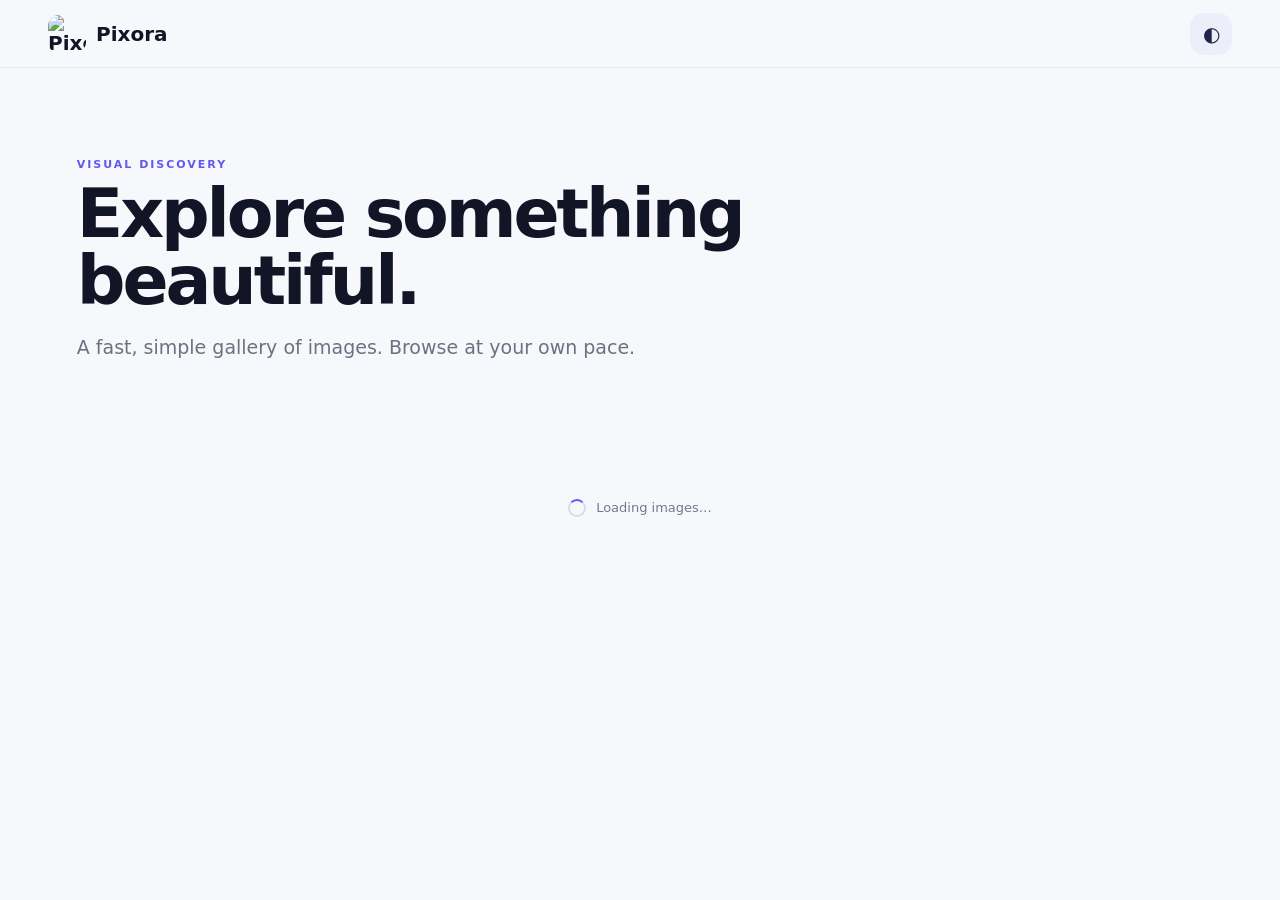
==== index.html @ 3f3a9dd8 "Add files via upload" ====
<!doctype html>
<html lang="en">
<head>
<meta charset="utf-8"><meta name="viewport" content="width=device-width,initial-scale=1,viewport-fit=cover">
<meta name="theme-color" content="#0b1026"><meta name="description" content="Pixora — explore and download beautiful images.">
<link rel="icon" href="https://pockethostbd.github.io/drive-one/picture/pixora-logo.png">
<link rel="manifest" href="manifest.json"><link rel="stylesheet" href="styles.css">
<title>Pixora — Explore Images</title>
</head>
<body>
<header class="topbar"><a class="brand" href="./"><img src="https://pockethostbd.github.io/drive-one/picture/pixora-logo.png" alt="Pixora"><span>Pixora</span></a><button id="themeBtn" class="icon-btn" aria-label="Toggle theme">◐</button></header>
<main><section class="hero"><div><p class="eyebrow">VISUAL DISCOVERY</p><h1>Explore something beautiful.</h1><p class="sub">A fast, simple gallery of images. Browse at your own pace.</p></div></section>
<section id="gallery" class="gallery" aria-live="polite"></section>
<div id="sentinel" class="sentinel"><span class="spinner"></span><span id="status">Loading images…</span></div>
</main>
<div id="viewer" class="viewer" hidden><button id="closeViewer" class="viewer-close" aria-label="Close">×</button><button id="prevBtn" class="viewer-nav prev" aria-label="Previous">‹</button><img id="viewerImg" alt=""><a id="viewerDownload" class="viewer-download" download>Download</a><button id="nextBtn" class="viewer-nav next" aria-label="Next">›</button></div>
<script type="module" src="app.js"></script><script>if('serviceWorker' in navigator){navigator.serviceWorker.register('sw.js').catch(()=>{})}</script>
</body></html>
---- styles.css ----
*{box-sizing:border-box}html{scroll-behavior:smooth}body{margin:0;font-family:Inter,system-ui,-apple-system,BlinkMacSystemFont,"Segoe UI",sans-serif;background:#f7f8fc;color:#121525;transition:.2s}.topbar{height:68px;display:flex;align-items:center;justify-content:space-between;padding:0 clamp(16px,4vw,48px);position:sticky;top:0;z-index:20;background:rgba(247,248,252,.86);backdrop-filter:blur(18px);border-bottom:1px solid #e7e9f0}.brand{display:flex;align-items:center;gap:10px;text-decoration:none;color:inherit;font-weight:800;font-size:20px}.brand img{width:38px;height:38px;object-fit:contain;border-radius:11px}.icon-btn{width:42px;height:42px;border:0;border-radius:14px;background:#eceefa;color:#20264a;font-size:20px;cursor:pointer}.hero{padding:clamp(38px,8vw,90px) clamp(18px,6vw,80px) 34px;max-width:1300px;margin:auto}.eyebrow{font-size:11px;letter-spacing:.18em;font-weight:800;color:#6257ee;margin:0 0 10px}.hero h1{font-size:clamp(32px,6vw,68px);line-height:.98;letter-spacing:-.045em;margin:0;max-width:780px}.sub{color:#6d7181;font-size:clamp(15px,2vw,19px);max-width:580px;line-height:1.55}.gallery{width:min(1400px,100%);padding:14px clamp(12px,3vw,38px) 28px;margin:auto;display:grid;grid-template-columns:repeat(2,minmax(0,1fr));gap:12px}.card{position:relative;overflow:hidden;border-radius:18px;background:#e9ebf2;min-height:170px;box-shadow:0 5px 25px rgba(20,25,55,.07)}.card img{display:block;width:100%;height:auto;min-height:170px;max-height:620px;object-fit:cover;cursor:zoom-in;transition:transform .35s ease}.card:hover img{transform:scale(1.025)}.download{position:absolute;left:10px;right:10px;bottom:10px;height:40px;border:0;border-radius:12px;background:rgba(10,14,35,.82);color:#fff;text-decoration:none;display:flex;align-items:center;justify-content:center;font-size:13px;font-weight:750;backdrop-filter:blur(10px)}.sentinel{height:100px;display:flex;align-items:center;justify-content:center;gap:10px;color:#73788a;font-size:13px}.spinner{width:18px;height:18px;border:2px solid #d9dbea;border-top-color:#6257ee;border-radius:50%;animation:spin .8s linear infinite}@keyframes spin{to{transform:rotate(360deg)}}.viewer{position:fixed;inset:0;background:rgba(4,6,18,.94);z-index:50;display:flex;align-items:center;justify-content:center;padding:55px 18px}.viewer[hidden]{display:none}.viewer img{max-width:min(92vw,1200px);max-height:82vh;object-fit:contain;border-radius:10px}.viewer-close,.viewer-nav{position:absolute;border:0;color:white;background:rgba(255,255,255,.1);backdrop-filter:blur(12px);cursor:pointer}.viewer-close{right:18px;top:16px;width:44px;height:44px;border-radius:50%;font-size:30px}.viewer-nav{top:50%;transform:translateY(-50%);width:46px;height:58px;border-radius:16px;font-size:40px}.viewer-nav.prev{left:15px}.viewer-nav.next{right:15px}.viewer-download{position:absolute;bottom:18px;left:50%;transform:translateX(-50%);background:white;color:#101326;text-decoration:none;padding:12px 22px;border-radius:13px;font-weight:800;font-size:14px}@media(min-width:700px){.gallery{grid-template-columns:repeat(3,minmax(0,1fr));gap:16px}.card{border-radius:20px}}@media(min-width:1050px){.gallery{grid-template-columns:repeat(4,minmax(0,1fr));gap:18px}}@media(max-width:600px){.hero h1{max-width:400px}.topbar{height:62px}.brand img{width:34px;height:34px}.card{min-height:135px;border-radius:15px}.card img{min-height:135px}.download{height:36px;bottom:7px;left:7px;right:7px;border-radius:10px;font-size:12px}}body.dark{background:#080b18;color:#f4f5fa}.dark .topbar{background:rgba(8,11,24,.86);border-color:#1b2035}.dark .icon-btn{background:#171c31;color:#e9ebff}.dark .sub{color:#9ba1b7}.dark .card{background:#11162a}.dark .sentinel{color:#9298ad}
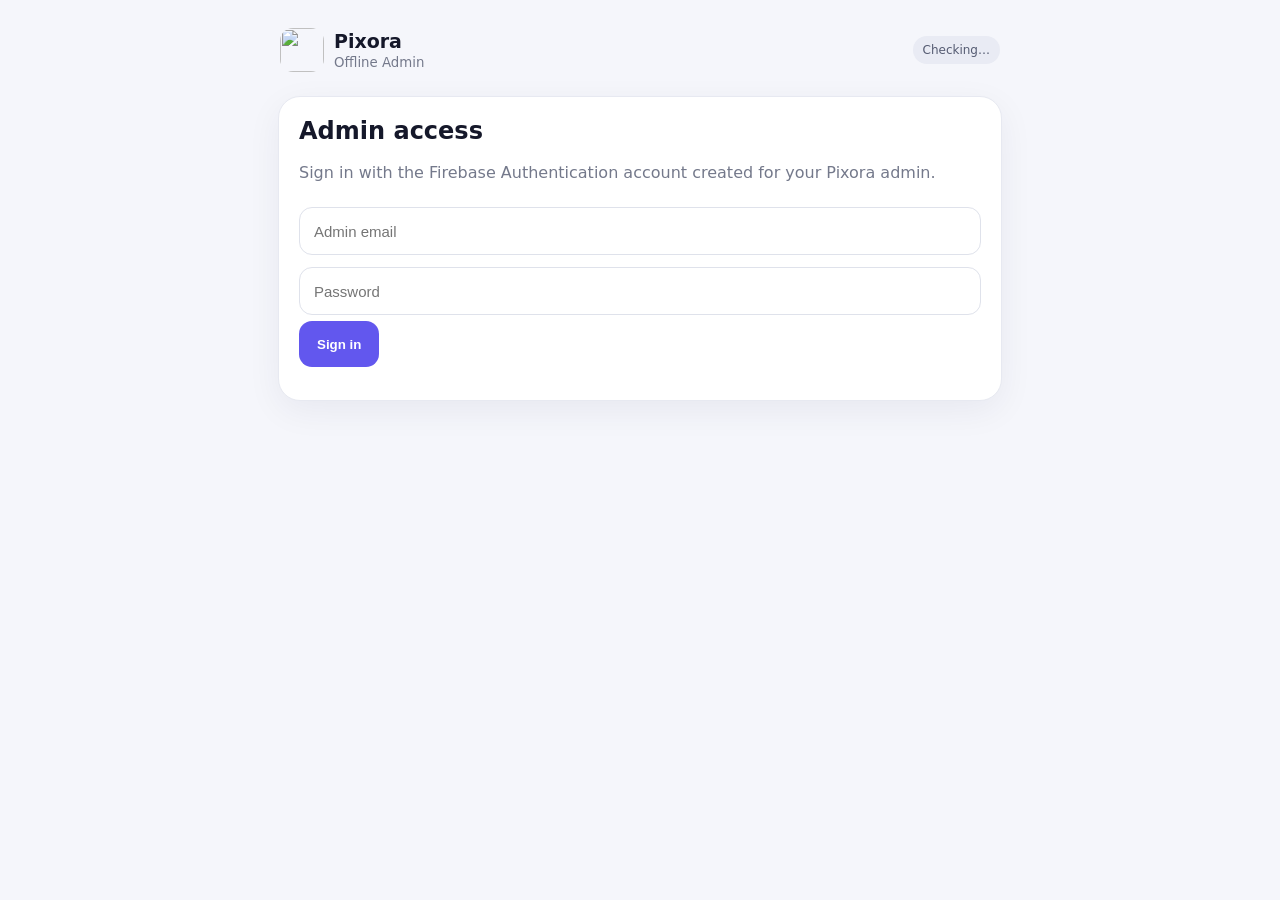
==== commit b795e46b: "Add files via upload" ====
--- a/index.html
+++ b/index.html
@@ -1,18 +1 @@
-<!doctype html>
-<html lang="en">
-<head>
-<meta charset="utf-8"><meta name="viewport" content="width=device-width,initial-scale=1,viewport-fit=cover">
-<meta name="theme-color" content="#0b1026"><meta name="description" content="Pixora — explore and download beautiful images.">
-<link rel="icon" href="https://pockethostbd.github.io/drive-one/picture/pixora-logo.png">
-<link rel="manifest" href="manifest.json"><link rel="stylesheet" href="styles.css">
-<title>Pixora — Explore Images</title>
-</head>
-<body>
-<header class="topbar"><a class="brand" href="./"><img src="https://pockethostbd.github.io/drive-one/picture/pixora-logo.png" alt="Pixora"><span>Pixora</span></a><button id="themeBtn" class="icon-btn" aria-label="Toggle theme">◐</button></header>
-<main><section class="hero"><div><p class="eyebrow">VISUAL DISCOVERY</p><h1>Explore something beautiful.</h1><p class="sub">A fast, simple gallery of images. Browse at your own pace.</p></div></section>
-<section id="gallery" class="gallery" aria-live="polite"></section>
-<div id="sentinel" class="sentinel"><span class="spinner"></span><span id="status">Loading images…</span></div>
-</main>
-<div id="viewer" class="viewer" hidden><button id="closeViewer" class="viewer-close" aria-label="Close">×</button><button id="prevBtn" class="viewer-nav prev" aria-label="Previous">‹</button><img id="viewerImg" alt=""><a id="viewerDownload" class="viewer-download" download>Download</a><button id="nextBtn" class="viewer-nav next" aria-label="Next">›</button></div>
-<script type="module" src="app.js"></script><script>if('serviceWorker' in navigator){navigator.serviceWorker.register('sw.js').catch(()=>{})}</script>
-</body></html>+<!doctype html><html lang="en"><head><meta charset="utf-8"><meta name="viewport" content="width=device-width,initial-scale=1"><meta name="theme-color" content="#0b1026"><link rel="icon" href="https://pockethostbd.github.io/drive-one/picture/pixora-logo.png"><link rel="stylesheet" href="admin.css"><title>Pixora Admin</title></head><body><main class="wrap"><header><div class="brand"><img src="https://pockethostbd.github.io/drive-one/picture/pixora-logo.png"><div><b>Pixora</b><small>Offline Admin</small></div></div><span id="net" class="pill">Checking…</span></header><section id="loginBox" class="panel"><h1>Admin access</h1><p>Sign in with the Firebase Authentication account created for your Pixora admin.</p><input id="email" type="email" placeholder="Admin email" autocomplete="username"><input id="password" type="password" placeholder="Password" autocomplete="current-password"><button id="login">Sign in</button><p id="loginMsg" class="msg"></p></section><section id="appBox" class="panel" hidden><div class="row"><div><h1>Add image</h1><p>Only image URLs are stored in Firestore.</p></div><button id="logout" class="ghost">Sign out</button></div><form id="form"><input id="url" type="url" required placeholder="https://example.com/image.jpg"><button>Add image</button></form><div id="queue" class="queue"></div><div class="stats"><span id="count">0 images</span><span id="sync">Ready</span></div><div id="list" class="list"></div></section></main><script type="module" src="admin.js"></script><script>if('serviceWorker' in navigator){navigator.serviceWorker.register('../sw.js').catch(()=>{})}</script></body></html>
--- a/admin.css
+++ b/admin.css
@@ -0,0 +1 @@
+*{box-sizing:border-box}body{margin:0;background:#f5f6fb;color:#15182a;font-family:Inter,system-ui,sans-serif}.wrap{width:min(760px,100%);margin:auto;padding:18px}header{display:flex;align-items:center;justify-content:space-between;padding:10px 2px 24px}.brand{display:flex;align-items:center;gap:10px}.brand img{width:44px;height:44px;border-radius:13px}.brand b{display:block;font-size:19px}.brand small{color:#74798b}.pill{font-size:12px;padding:7px 10px;border-radius:20px;background:#e9ebf4;color:#555b72}.panel{background:white;border:1px solid #e7e9f1;border-radius:22px;padding:20px;box-shadow:0 10px 35px rgba(20,25,60,.06)}h1{font-size:24px;margin:0 0 7px}p{color:#74798b;line-height:1.5}input{width:100%;height:48px;border:1px solid #dfe2eb;border-radius:13px;padding:0 14px;font-size:15px;margin:6px 0;background:#fff}button{border:0;border-radius:13px;background:#6257ee;color:#fff;font-weight:800;height:46px;padding:0 18px;cursor:pointer}form{display:flex;gap:8px;margin-top:16px}form input{margin:0;flex:1}.ghost{background:#eef0f7;color:#30364d;height:40px}.row{display:flex;justify-content:space-between;align-items:center;gap:12px}.msg{font-size:13px}.queue,.list{margin-top:18px;display:grid;gap:10px}.item{display:flex;gap:12px;align-items:center;padding:10px;border:1px solid #e7e9f1;border-radius:15px}.item img{width:60px;height:60px;object-fit:cover;border-radius:10px;background:#eee}.item .meta{min-width:0;flex:1}.item .url{font-size:12px;color:#70758a;white-space:nowrap;overflow:hidden;text-overflow:ellipsis}.delete{background:#f1e9ec;color:#9a3150;height:38px}.stats{display:flex;justify-content:space-between;margin-top:18px;font-size:13px;color:#74798b}@media(max-width:560px){form{flex-direction:column}.row{align-items:flex-start}.panel{padding:16px}}
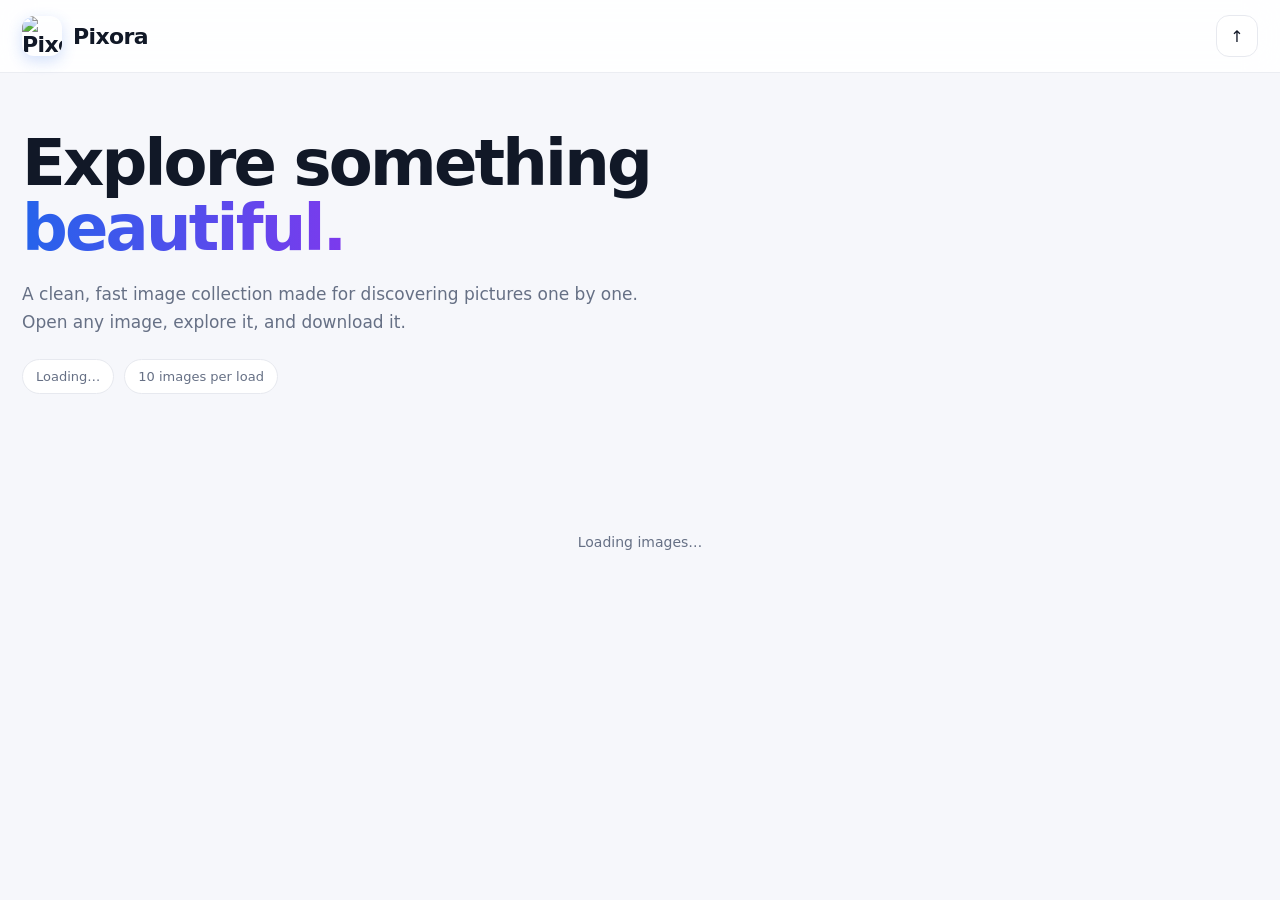
==== commit 3c2ab5de: "Add files via upload" ====
--- a/index.html
+++ b/index.html
@@ -1 +1,157 @@
-<!doctype html><html lang="en"><head><meta charset="utf-8"><meta name="viewport" content="width=device-width,initial-scale=1"><meta name="theme-color" content="#0b1026"><link rel="icon" href="https://pockethostbd.github.io/drive-one/picture/pixora-logo.png"><link rel="stylesheet" href="admin.css"><title>Pixora Admin</title></head><body><main class="wrap"><header><div class="brand"><img src="https://pockethostbd.github.io/drive-one/picture/pixora-logo.png"><div><b>Pixora</b><small>Offline Admin</small></div></div><span id="net" class="pill">Checking…</span></header><section id="loginBox" class="panel"><h1>Admin access</h1><p>Sign in with the Firebase Authentication account created for your Pixora admin.</p><input id="email" type="email" placeholder="Admin email" autocomplete="username"><input id="password" type="password" placeholder="Password" autocomplete="current-password"><button id="login">Sign in</button><p id="loginMsg" class="msg"></p></section><section id="appBox" class="panel" hidden><div class="row"><div><h1>Add image</h1><p>Only image URLs are stored in Firestore.</p></div><button id="logout" class="ghost">Sign out</button></div><form id="form"><input id="url" type="url" required placeholder="https://example.com/image.jpg"><button>Add image</button></form><div id="queue" class="queue"></div><div class="stats"><span id="count">0 images</span><span id="sync">Ready</span></div><div id="list" class="list"></div></section></main><script type="module" src="admin.js"></script><script>if('serviceWorker' in navigator){navigator.serviceWorker.register('../sw.js').catch(()=>{})}</script></body></html>+<!doctype html>
+<html lang="en">
+<head>
+<meta charset="utf-8">
+<meta name="viewport" content="width=device-width,initial-scale=1,viewport-fit=cover">
+<meta name="theme-color" content="#080b18">
+<meta name="description" content="Pixora — explore and download beautiful images.">
+<title>Pixora — Explore Images</title>
+<link rel="preconnect" href="https://www.gstatic.com">
+<style>
+:root{
+  --bg:#f6f7fb;--surface:#fff;--text:#111827;--muted:#667085;--line:#e7e9ef;
+  --brand:#2563eb;--brand2:#7c3aed;--shadow:0 10px 30px rgba(15,23,42,.08);
+}
+*{box-sizing:border-box}html{scroll-behavior:smooth}
+body{margin:0;background:var(--bg);color:var(--text);font-family:Inter,system-ui,-apple-system,BlinkMacSystemFont,"Segoe UI",sans-serif}
+button{font:inherit}img{display:block;max-width:100%}
+.header{position:sticky;top:0;z-index:20;background:rgba(255,255,255,.88);backdrop-filter:blur(16px);border-bottom:1px solid rgba(231,233,239,.8)}
+.nav{max-width:1400px;margin:auto;height:72px;padding:0 22px;display:flex;align-items:center;justify-content:space-between;gap:18px}
+.brand{display:flex;align-items:center;gap:11px;text-decoration:none;color:inherit;font-weight:800;font-size:22px;letter-spacing:-.6px}
+.logo{width:40px;height:40px;border-radius:12px;object-fit:cover;box-shadow:0 5px 15px rgba(37,99,235,.2)}
+.actions{display:flex;align-items:center;gap:8px}
+.iconbtn{width:42px;height:42px;border:1px solid var(--line);background:var(--surface);border-radius:13px;display:grid;place-items:center;cursor:pointer;color:var(--text)}
+.hero{max-width:1400px;margin:auto;padding:58px 22px 28px}
+.hero h1{margin:0;font-size:clamp(34px,6vw,64px);line-height:1.02;letter-spacing:-2.8px;max-width:800px}
+.hero h1 span{background:linear-gradient(90deg,#2563eb,#7c3aed);-webkit-background-clip:text;background-clip:text;color:transparent}
+.hero p{color:var(--muted);font-size:17px;line-height:1.7;max-width:650px;margin:18px 0 0}
+.stats{display:flex;gap:10px;flex-wrap:wrap;margin-top:22px}
+.pill{background:var(--surface);border:1px solid var(--line);padding:9px 13px;border-radius:999px;color:var(--muted);font-size:13px}
+.gallery{max-width:1400px;margin:auto;padding:18px 22px 70px;display:grid;grid-template-columns:repeat(4,minmax(0,1fr));gap:16px}
+.card{position:relative;background:var(--surface);border:1px solid var(--line);border-radius:18px;overflow:hidden;box-shadow:0 6px 20px rgba(15,23,42,.045);content-visibility:auto;contain-intrinsic-size:300px}
+.photo{width:100%;aspect-ratio:4/5;object-fit:cover;background:#e9edf5;cursor:zoom-in;transition:transform .25s ease}
+.card:hover .photo{transform:scale(1.025)}
+.cardfoot{padding:11px;display:flex;justify-content:center}
+.download{width:100%;border:0;border-radius:12px;padding:11px 14px;background:#111827;color:#fff;font-weight:700;cursor:pointer}
+.download:active{transform:scale(.985)}
+.skeleton{aspect-ratio:4/5;background:linear-gradient(110deg,#edf0f6 8%,#f7f8fb 18%,#edf0f6 33%);background-size:200% 100%;animation:sh 1.2s linear infinite}
+@keyframes sh{to{background-position:-200% 0}}
+.status{text-align:center;color:var(--muted);padding:24px;font-size:14px;grid-column:1/-1}
+.loadmore{display:block;margin:0 auto 50px;padding:12px 20px;border-radius:13px;border:1px solid var(--line);background:var(--surface);font-weight:700;cursor:pointer}
+.loadmore[hidden]{display:none}
+.viewer{position:fixed;inset:0;background:rgba(2,6,23,.9);z-index:50;display:none;align-items:center;justify-content:center;padding:20px}
+.viewer.open{display:flex}.viewer img{max-width:min(94vw,1200px);max-height:86vh;object-fit:contain;border-radius:14px}
+.close{position:absolute;right:18px;top:18px;width:44px;height:44px;border:0;border-radius:50%;background:rgba(255,255,255,.13);color:#fff;font-size:26px;cursor:pointer}
+.viewerNav{position:absolute;bottom:18px;display:flex;gap:10px}.viewerNav button{border:0;border-radius:12px;padding:10px 16px;background:#fff;color:#111827;font-weight:700}
+.error{max-width:700px;margin:20px auto;padding:14px 16px;border:1px solid #fecaca;background:#fff1f2;color:#991b1b;border-radius:14px}
+@media(max-width:1050px){.gallery{grid-template-columns:repeat(3,minmax(0,1fr))}}
+@media(max-width:720px){.nav{height:62px;padding:0 14px}.hero{padding:38px 16px 20px}.hero h1{letter-spacing:-1.8px}.hero p{font-size:15px}.gallery{grid-template-columns:repeat(2,minmax(0,1fr));gap:10px;padding:14px 12px 55px}.card{border-radius:14px}.cardfoot{padding:8px}.download{font-size:13px;padding:10px}.logo{width:36px;height:36px}}
+@media(max-width:420px){.gallery{grid-template-columns:repeat(2,minmax(0,1fr))}.photo{aspect-ratio:3/4}}
+@media(prefers-color-scheme:dark){
+:root{--bg:#070a12;--surface:#0e1422;--text:#f4f7fb;--muted:#98a2b3;--line:#20283a;--shadow:none}
+.header{background:rgba(7,10,18,.84)}.iconbtn{background:var(--surface)}.download{background:#f8fafc;color:#0b1020}.skeleton{background:linear-gradient(110deg,#151b2a 8%,#1d2536 18%,#151b2a 33%);background-size:200% 100%}
+}
+</style>
+</head>
+<body>
+<header class="header">
+  <nav class="nav">
+    <a class="brand" href="#">
+      <img class="logo" src="https://pockethostbd.github.io/drive-one/picture/pixora-logo.png" alt="Pixora">
+      <span>Pixora</span>
+    </a>
+    <div class="actions"><button class="iconbtn" id="topBtn" aria-label="Back to top">↑</button></div>
+  </nav>
+</header>
+
+<section class="hero">
+  <h1>Explore something <span>beautiful.</span></h1>
+  <p>A clean, fast image collection made for discovering pictures one by one. Open any image, explore it, and download it.</p>
+  <div class="stats"><span class="pill" id="count">Loading…</span><span class="pill">10 images per load</span></div>
+</section>
+
+<main>
+  <div id="error" class="error" hidden></div>
+  <section class="gallery" id="gallery" aria-live="polite"></section>
+  <div class="status" id="status">Loading images…</div>
+  <button class="loadmore" id="loadMore" hidden>Load 10 more</button>
+</main>
+
+<div class="viewer" id="viewer" role="dialog" aria-modal="true" aria-label="Image viewer">
+  <button class="close" id="closeViewer" aria-label="Close">×</button>
+  <img id="viewerImg" alt="">
+  <div class="viewerNav">
+    <button id="prevBtn">Previous</button><button id="nextBtn">Next</button>
+  </div>
+</div>
+
+<script type="module">
+import {initializeApp} from "https://www.gstatic.com/firebasejs/12.3.0/firebase-app.js";
+import {getFirestore,collection,query,orderBy,limit,getDocs,startAfter} from "https://www.gstatic.com/firebasejs/12.3.0/firebase-firestore.js";
+
+const firebaseConfig = {
+  apiKey:"AIzaSyCa3miuF5YPQEKbai0Y-IK0IpTXWki7Bjk",
+  authDomain:"banglabazarbd.firebaseapp.com",
+  projectId:"banglabazarbd",
+  storageBucket:"banglabazarbd.firebasestorage.app",
+  messagingSenderId:"857609771799",
+  appId:"1:857609771799:web:872da567e55515f6c5b552"
+};
+const app=initializeApp(firebaseConfig), db=getFirestore(app);
+const gallery=document.getElementById("gallery"),statusEl=document.getElementById("status");
+const loadBtn=document.getElementById("loadMore"),countEl=document.getElementById("count"),errorEl=document.getElementById("error");
+const PAGE=10; let cursor=null, loading=false, done=false, images=[], viewerIndex=0;
+
+function escUrl(v){try{return new URL(v).href}catch{return ""}}
+function shuffle(a){for(let i=a.length-1;i>0;i--){const j=Math.floor(Math.random()*(i+1));[a[i],a[j]]=[a[j],a[i]]}return a}
+function showError(msg){errorEl.textContent=msg;errorEl.hidden=false}
+function skeletons(){for(let i=0;i<PAGE;i++){const c=document.createElement("article");c.className="card";const s=document.createElement("div");s.className="skeleton";c.appendChild(s);gallery.appendChild(c)}}
+function removeSkeletons(){gallery.querySelectorAll(".skeleton").forEach(s=>s.closest(".card")?.remove())}
+
+function addCard(url,index){
+  const card=document.createElement("article");card.className="card";
+  const img=document.createElement("img");img.className="photo";img.loading="lazy";img.decoding="async";img.referrerPolicy="no-referrer";img.alt="Pixora image";img.src=url;
+  img.onerror=()=>{img.style.opacity=".35";img.alt="Image unavailable"};
+  img.addEventListener("click",()=>openViewer(index));
+  const foot=document.createElement("div");foot.className="cardfoot";
+  const b=document.createElement("button");b.className="download";b.textContent="Download";b.addEventListener("click",e=>{e.stopPropagation();downloadImage(url)});
+  foot.appendChild(b);card.append(img,foot);gallery.appendChild(card);
+}
+async function downloadImage(url){
+  const safe=escUrl(url);if(!safe)return;
+  try{
+    const r=await fetch(safe,{mode:"cors",cache:"no-store"});if(!r.ok)throw new Error();
+    const blob=await r.blob(), a=document.createElement("a");a.href=URL.createObjectURL(blob);a.download="pixora-image";document.body.appendChild(a);a.click();a.remove();setTimeout(()=>URL.revokeObjectURL(a.href),1500);
+  }catch{window.open(safe,"_blank","noopener,noreferrer")}
+}
+function openViewer(i){viewerIndex=i;viewerImg.src=images[i];viewer.classList.add("open");document.body.style.overflow="hidden"}
+function closeViewer(){viewer.classList.remove("open");document.body.style.overflow="";viewerImg.removeAttribute("src")}
+function moveViewer(d){viewerIndex=(viewerIndex+d+images.length)%images.length;viewerImg.src=images[viewerIndex]}
+async function loadPage(){
+  if(loading||done)return;loading=true;statusEl.textContent="Loading images…";skeletons();
+  try{
+    let q=query(collection(db,"images"),orderBy("createdAt","desc"),limit(PAGE));
+    if(cursor)q=query(collection(db,"images"),orderBy("createdAt","desc"),startAfter(cursor),limit(PAGE));
+    const snap=await getDocs(q);removeSkeletons();
+    const batch=[];snap.forEach(d=>{const u=escUrl(d.data().imageUrl);if(u)batch.push(u)});
+    shuffle(batch);images.push(...batch);batch.forEach((u,i)=>addCard(u,images.length-batch.length+i));
+    if(snap.docs.length)cursor=snap.docs[snap.docs.length-1];else done=true;
+    if(snap.docs.length<PAGE)done=true;
+    countEl.textContent=`${images.length}+ images explored`;
+    statusEl.textContent=done?(images.length?"You've reached the end.":"No images yet."): "Scroll to explore more";
+    loadBtn.hidden=done;
+  }catch(e){
+    removeSkeletons();showError("Pixora could not load the gallery. Check Firestore rules and your Firebase connection.");statusEl.textContent="Unable to load images.";console.error(e);
+  }finally{loading=false}
+}
+const viewer=document.getElementById("viewer"),viewerImg=document.getElementById("viewerImg");
+document.getElementById("closeViewer").onclick=closeViewer;
+document.getElementById("prevBtn").onclick=()=>moveViewer(-1);
+document.getElementById("nextBtn").onclick=()=>moveViewer(1);
+viewer.addEventListener("click",e=>{if(e.target===viewer)closeViewer()});
+document.addEventListener("keydown",e=>{if(!viewer.classList.contains("open"))return;if(e.key==="Escape")closeViewer();if(e.key==="ArrowLeft")moveViewer(-1);if(e.key==="ArrowRight")moveViewer(1)});
+loadBtn.onclick=loadPage;document.getElementById("topBtn").onclick=()=>scrollTo({top:0,behavior:"smooth"});
+loadPage();
+</script>
+</body>
+</html>
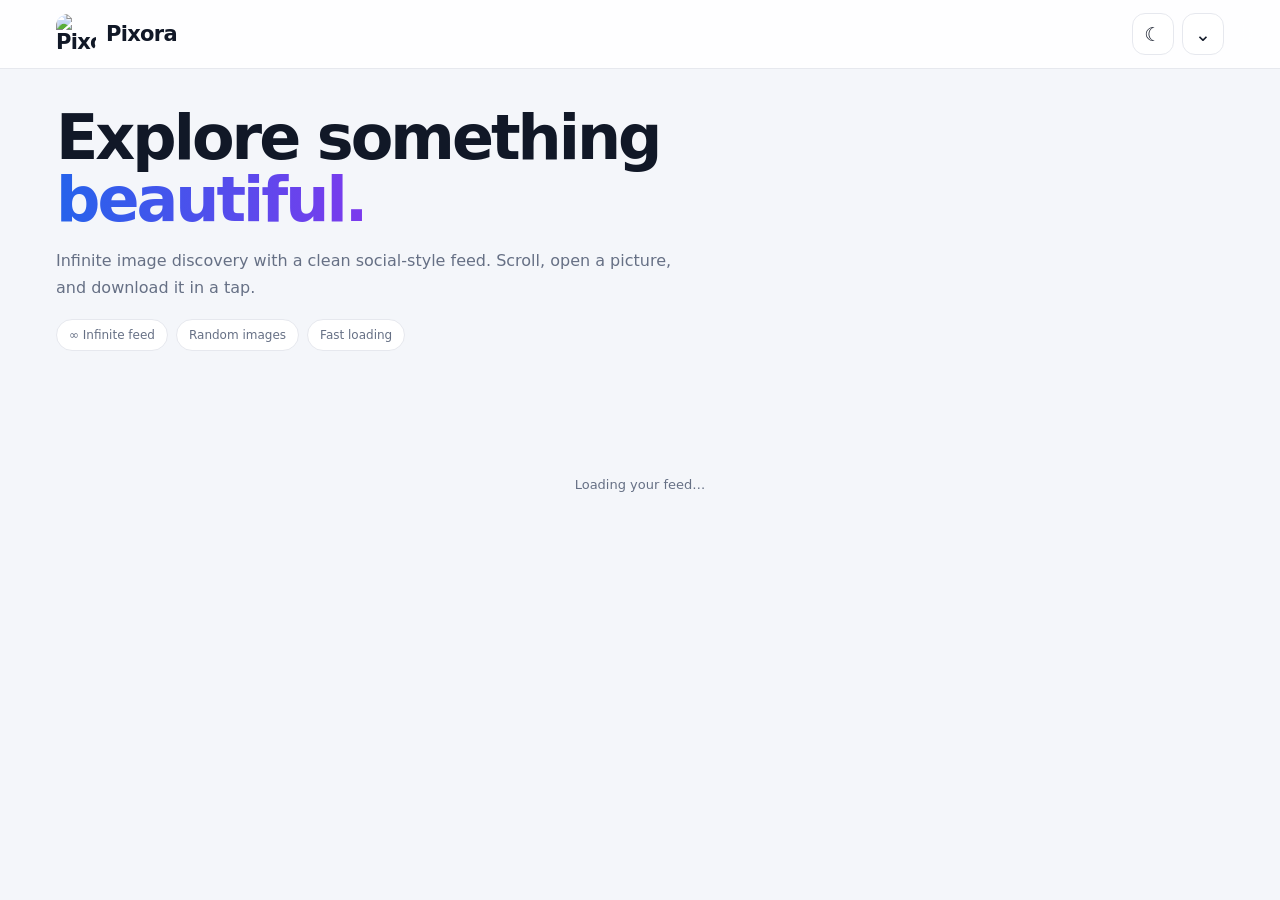
==== commit 5b0a92d9: "Add files via upload" ====
--- a/index.html
+++ b/index.html
@@ -3,155 +3,230 @@
 <head>
 <meta charset="utf-8">
 <meta name="viewport" content="width=device-width,initial-scale=1,viewport-fit=cover">
-<meta name="theme-color" content="#080b18">
-<meta name="description" content="Pixora — explore and download beautiful images.">
-<title>Pixora — Explore Images</title>
-<link rel="preconnect" href="https://www.gstatic.com">
+<meta name="theme-color" content="#080b18" id="themeColor">
+<meta name="description" content="Pixora — explore a beautiful, fast and ever-growing stream of images. Discover random pictures and download them instantly.">
+<meta name="robots" content="index,follow,max-image-preview:large">
+<link rel="canonical" href="https://pixorabd.vercel.app/">
+<link rel="manifest" href="/manifest.json">
+<link rel="icon" href="https://pockethostbd.github.io/drive-one/picture/pixora-logo.png">
+<link rel="apple-touch-icon" href="https://pockethostbd.github.io/drive-one/picture/pixora-logo.png">
+
+<meta property="og:type" content="website">
+<meta property="og:url" content="https://pixorabd.vercel.app/">
+<meta property="og:title" content="Pixora — Explore Something Beautiful">
+<meta property="og:description" content="Discover random images in a fast, clean, infinite feed and download them instantly.">
+<meta property="og:image" content="https://pockethostbd.github.io/drive-one/picture/pixora-logo.png">
+<meta property="og:image:alt" content="Pixora">
+<meta property="og:site_name" content="Pixora">
+
+<meta name="twitter:card" content="summary_large_image">
+<meta name="twitter:title" content="Pixora — Explore Something Beautiful">
+<meta name="twitter:description" content="A fast, beautiful and infinite image exploration feed.">
+<meta name="twitter:image" content="https://pockethostbd.github.io/drive-one/picture/pixora-logo.png">
+
+<script type="application/ld+json">
+{
+  "@context":"https://schema.org",
+  "@type":"WebSite",
+  "name":"Pixora",
+  "url":"https://pixorabd.vercel.app/",
+  "description":"A fast image exploration and download website.",
+  "potentialAction":{"@type":"SearchAction","target":"https://pixorabd.vercel.app/?q={search_term_string}","query-input":"required name=search_term_string"}
+}
+</script>
+
+<title>Pixora — Explore Something Beautiful</title>
 <style>
 :root{
-  --bg:#f6f7fb;--surface:#fff;--text:#111827;--muted:#667085;--line:#e7e9ef;
-  --brand:#2563eb;--brand2:#7c3aed;--shadow:0 10px 30px rgba(15,23,42,.08);
-}
-*{box-sizing:border-box}html{scroll-behavior:smooth}
-body{margin:0;background:var(--bg);color:var(--text);font-family:Inter,system-ui,-apple-system,BlinkMacSystemFont,"Segoe UI",sans-serif}
-button{font:inherit}img{display:block;max-width:100%}
-.header{position:sticky;top:0;z-index:20;background:rgba(255,255,255,.88);backdrop-filter:blur(16px);border-bottom:1px solid rgba(231,233,239,.8)}
-.nav{max-width:1400px;margin:auto;height:72px;padding:0 22px;display:flex;align-items:center;justify-content:space-between;gap:18px}
-.brand{display:flex;align-items:center;gap:11px;text-decoration:none;color:inherit;font-weight:800;font-size:22px;letter-spacing:-.6px}
-.logo{width:40px;height:40px;border-radius:12px;object-fit:cover;box-shadow:0 5px 15px rgba(37,99,235,.2)}
-.actions{display:flex;align-items:center;gap:8px}
-.iconbtn{width:42px;height:42px;border:1px solid var(--line);background:var(--surface);border-radius:13px;display:grid;place-items:center;cursor:pointer;color:var(--text)}
-.hero{max-width:1400px;margin:auto;padding:58px 22px 28px}
-.hero h1{margin:0;font-size:clamp(34px,6vw,64px);line-height:1.02;letter-spacing:-2.8px;max-width:800px}
-.hero h1 span{background:linear-gradient(90deg,#2563eb,#7c3aed);-webkit-background-clip:text;background-clip:text;color:transparent}
-.hero p{color:var(--muted);font-size:17px;line-height:1.7;max-width:650px;margin:18px 0 0}
-.stats{display:flex;gap:10px;flex-wrap:wrap;margin-top:22px}
-.pill{background:var(--surface);border:1px solid var(--line);padding:9px 13px;border-radius:999px;color:var(--muted);font-size:13px}
-.gallery{max-width:1400px;margin:auto;padding:18px 22px 70px;display:grid;grid-template-columns:repeat(4,minmax(0,1fr));gap:16px}
-.card{position:relative;background:var(--surface);border:1px solid var(--line);border-radius:18px;overflow:hidden;box-shadow:0 6px 20px rgba(15,23,42,.045);content-visibility:auto;contain-intrinsic-size:300px}
-.photo{width:100%;aspect-ratio:4/5;object-fit:cover;background:#e9edf5;cursor:zoom-in;transition:transform .25s ease}
-.card:hover .photo{transform:scale(1.025)}
-.cardfoot{padding:11px;display:flex;justify-content:center}
-.download{width:100%;border:0;border-radius:12px;padding:11px 14px;background:#111827;color:#fff;font-weight:700;cursor:pointer}
-.download:active{transform:scale(.985)}
-.skeleton{aspect-ratio:4/5;background:linear-gradient(110deg,#edf0f6 8%,#f7f8fb 18%,#edf0f6 33%);background-size:200% 100%;animation:sh 1.2s linear infinite}
-@keyframes sh{to{background-position:-200% 0}}
-.status{text-align:center;color:var(--muted);padding:24px;font-size:14px;grid-column:1/-1}
-.loadmore{display:block;margin:0 auto 50px;padding:12px 20px;border-radius:13px;border:1px solid var(--line);background:var(--surface);font-weight:700;cursor:pointer}
-.loadmore[hidden]{display:none}
-.viewer{position:fixed;inset:0;background:rgba(2,6,23,.9);z-index:50;display:none;align-items:center;justify-content:center;padding:20px}
-.viewer.open{display:flex}.viewer img{max-width:min(94vw,1200px);max-height:86vh;object-fit:contain;border-radius:14px}
-.close{position:absolute;right:18px;top:18px;width:44px;height:44px;border:0;border-radius:50%;background:rgba(255,255,255,.13);color:#fff;font-size:26px;cursor:pointer}
-.viewerNav{position:absolute;bottom:18px;display:flex;gap:10px}.viewerNav button{border:0;border-radius:12px;padding:10px 16px;background:#fff;color:#111827;font-weight:700}
-.error{max-width:700px;margin:20px auto;padding:14px 16px;border:1px solid #fecaca;background:#fff1f2;color:#991b1b;border-radius:14px}
-@media(max-width:1050px){.gallery{grid-template-columns:repeat(3,minmax(0,1fr))}}
-@media(max-width:720px){.nav{height:62px;padding:0 14px}.hero{padding:38px 16px 20px}.hero h1{letter-spacing:-1.8px}.hero p{font-size:15px}.gallery{grid-template-columns:repeat(2,minmax(0,1fr));gap:10px;padding:14px 12px 55px}.card{border-radius:14px}.cardfoot{padding:8px}.download{font-size:13px;padding:10px}.logo{width:36px;height:36px}}
-@media(max-width:420px){.gallery{grid-template-columns:repeat(2,minmax(0,1fr))}.photo{aspect-ratio:3/4}}
-@media(prefers-color-scheme:dark){
-:root{--bg:#070a12;--surface:#0e1422;--text:#f4f7fb;--muted:#98a2b3;--line:#20283a;--shadow:none}
-.header{background:rgba(7,10,18,.84)}.iconbtn{background:var(--surface)}.download{background:#f8fafc;color:#0b1020}.skeleton{background:linear-gradient(110deg,#151b2a 8%,#1d2536 18%,#151b2a 33%);background-size:200% 100%}
+ --bg:#f4f6fa;--surface:#fff;--surface2:#f8f9fc;--text:#111827;--muted:#667085;
+ --line:#e6e8ee;--brand:#2563eb;--brand2:#7c3aed;--shadow:0 8px 28px rgba(15,23,42,.07);
+}
+[data-theme="dark"]{
+ --bg:#070a12;--surface:#0e1420;--surface2:#111827;--text:#f5f7fb;--muted:#98a2b3;
+ --line:#20283a;--shadow:0 8px 28px rgba(0,0,0,.25);
+}
+*{box-sizing:border-box}
+html{scroll-behavior:smooth}
+body{margin:0;background:var(--bg);color:var(--text);font-family:Inter,ui-sans-serif,system-ui,-apple-system,BlinkMacSystemFont,"Segoe UI",sans-serif}
+button,a{font:inherit}
+button{cursor:pointer}
+.header{position:sticky;top:0;z-index:30;border-bottom:1px solid var(--line);background:color-mix(in srgb,var(--surface) 88%,transparent);backdrop-filter:blur(18px)}
+.nav{height:68px;max-width:1200px;margin:auto;padding:0 16px;display:flex;align-items:center;justify-content:space-between}
+.brand{display:flex;align-items:center;gap:10px;text-decoration:none;color:var(--text);font-size:21px;font-weight:850;letter-spacing:-.7px}
+.logo{width:40px;height:40px;border-radius:12px;object-fit:cover}
+.nav-actions{display:flex;gap:8px}
+.icon{width:42px;height:42px;border:1px solid var(--line);background:var(--surface);color:var(--text);border-radius:13px;display:grid;place-items:center;font-size:19px}
+.hero{max-width:1200px;margin:auto;padding:38px 16px 18px}
+.hero h1{font-size:clamp(34px,6vw,62px);line-height:1;letter-spacing:-3px;margin:0;max-width:760px}
+.gradient{background:linear-gradient(90deg,#2563eb,#7c3aed);-webkit-background-clip:text;background-clip:text;color:transparent}
+.hero p{max-width:650px;color:var(--muted);font-size:16px;line-height:1.7;margin:16px 0 0}
+.chips{display:flex;gap:8px;flex-wrap:wrap;margin-top:18px}
+.chip{border:1px solid var(--line);background:var(--surface);border-radius:999px;padding:8px 12px;font-size:12px;color:var(--muted)}
+.feed{width:min(720px,100%);margin:10px auto 0;padding:0 12px 80px}
+.post{background:var(--surface);border:1px solid var(--line);border-radius:20px;overflow:hidden;box-shadow:var(--shadow);margin:14px 0;content-visibility:auto;contain-intrinsic-size:500px}
+.post-head{display:flex;align-items:center;gap:10px;padding:13px 14px}
+.avatar{width:38px;height:38px;border-radius:12px;object-fit:cover}
+.post-title{font-weight:800;font-size:14px}.post-meta{font-size:11px;color:var(--muted);margin-top:2px}
+.photo-wrap{position:relative;background:var(--surface2);overflow:hidden}
+.photo{display:block;width:100%;max-height:820px;object-fit:contain;background:var(--surface2);cursor:zoom-in}
+.post-actions{display:flex;align-items:center;justify-content:space-between;padding:11px 12px}
+.download{border:0;background:#111827;color:#fff;border-radius:12px;padding:10px 15px;font-weight:800;min-width:110px}
+[data-theme="dark"] .download{background:#f8fafc;color:#101828}
+.explore{color:var(--muted);font-size:12px}
+.skeleton{height:430px;background:linear-gradient(110deg,var(--surface2) 8%,color-mix(in srgb,var(--surface2) 75%,var(--text)) 18%,var(--surface2) 33%);background-size:200% 100%;animation:shine 1.15s linear infinite}
+@keyframes shine{to{background-position:-200% 0}}
+#sentinel{height:1px}
+.status{text-align:center;color:var(--muted);font-size:13px;padding:18px}
+.error{margin:20px auto;padding:14px 16px;border-radius:14px;background:#fff1f2;color:#9f1239;border:1px solid #fecdd3;max-width:700px}
+.install{position:fixed;z-index:60;left:50%;bottom:16px;transform:translateX(-50%) translateY(130px);width:min(520px,calc(100% - 24px));background:var(--surface);border:1px solid var(--line);box-shadow:0 18px 45px rgba(0,0,0,.2);border-radius:20px;padding:14px;display:flex;gap:12px;align-items:center;transition:transform .28s ease}
+.install.show{transform:translateX(-50%) translateY(0)}
+.install img{width:48px;height:48px;border-radius:14px}.install-copy{flex:1}.install-copy b{display:block}.install-copy span{font-size:12px;color:var(--muted);line-height:1.4}
+.install button{border:0;border-radius:11px;padding:10px 13px;font-weight:800;background:#111827;color:#fff}.install .dismiss{background:transparent;color:var(--muted);padding:8px}
+.viewer{position:fixed;inset:0;background:rgba(0,0,0,.92);z-index:70;display:none;align-items:center;justify-content:center;padding:20px}
+.viewer.open{display:flex}.viewer img{max-width:96vw;max-height:88vh;object-fit:contain;border-radius:12px}
+.close{position:absolute;right:16px;top:16px;width:44px;height:44px;border:0;border-radius:50%;background:rgba(255,255,255,.13);color:#fff;font-size:26px}
+.viewer-tools{position:absolute;bottom:18px;display:flex;gap:8px}.viewer-tools button{border:0;border-radius:12px;padding:10px 15px;font-weight:800}
+@media(max-width:700px){
+ .nav{height:62px}.hero{padding:30px 14px 12px}.hero h1{letter-spacing:-2px}.hero p{font-size:14px}
+ .feed{padding-left:8px;padding-right:8px}.post{border-radius:16px;margin:10px 0}.photo{max-height:none}.post-head{padding:11px 12px}
 }
 </style>
 </head>
 <body>
 <header class="header">
-  <nav class="nav">
-    <a class="brand" href="#">
-      <img class="logo" src="https://pockethostbd.github.io/drive-one/picture/pixora-logo.png" alt="Pixora">
-      <span>Pixora</span>
-    </a>
-    <div class="actions"><button class="iconbtn" id="topBtn" aria-label="Back to top">↑</button></div>
-  </nav>
+ <nav class="nav">
+  <a class="brand" href="/" aria-label="Pixora home"><img class="logo" src="https://pockethostbd.github.io/drive-one/picture/pixora-logo.png" alt="Pixora logo"><span>Pixora</span></a>
+  <div class="nav-actions">
+   <button class="icon" id="themeBtn" aria-label="Toggle dark mode">☾</button>
+   <button class="icon" id="installTop" aria-label="Install Pixora" hidden>⌄</button>
+  </div>
+ </nav>
 </header>
 
 <section class="hero">
-  <h1>Explore something <span>beautiful.</span></h1>
-  <p>A clean, fast image collection made for discovering pictures one by one. Open any image, explore it, and download it.</p>
-  <div class="stats"><span class="pill" id="count">Loading…</span><span class="pill">10 images per load</span></div>
+ <h1>Explore something <span class="gradient">beautiful.</span></h1>
+ <p>Infinite image discovery with a clean social-style feed. Scroll, open a picture, and download it in a tap.</p>
+ <div class="chips"><span class="chip">∞ Infinite feed</span><span class="chip">Random images</span><span class="chip">Fast loading</span></div>
 </section>
 
-<main>
-  <div id="error" class="error" hidden></div>
-  <section class="gallery" id="gallery" aria-live="polite"></section>
-  <div class="status" id="status">Loading images…</div>
-  <button class="loadmore" id="loadMore" hidden>Load 10 more</button>
-</main>
-
-<div class="viewer" id="viewer" role="dialog" aria-modal="true" aria-label="Image viewer">
-  <button class="close" id="closeViewer" aria-label="Close">×</button>
-  <img id="viewerImg" alt="">
-  <div class="viewerNav">
-    <button id="prevBtn">Previous</button><button id="nextBtn">Next</button>
-  </div>
+<div id="error" class="error" hidden></div>
+<main class="feed" id="feed" aria-live="polite"></main>
+<div class="status" id="status">Loading your feed…</div>
+<div id="sentinel"></div>
+
+<div class="viewer" id="viewer" role="dialog" aria-modal="true">
+ <button class="close" id="close" aria-label="Close">×</button>
+ <img id="viewerImg" alt="Pixora image">
+ <div class="viewer-tools"><button id="prev">Previous</button><button id="next">Next</button><button id="vdownload">Download</button></div>
+</div>
+
+<div class="install" id="installCard">
+ <img src="https://pockethostbd.github.io/drive-one/picture/pixora-logo.png" alt="">
+ <div class="install-copy"><b>Install Pixora</b><span>Get Pixora as an app for a faster, app-like experience.</span></div>
+ <button id="installBtn">Install</button><button class="dismiss" id="dismissInstall" aria-label="Dismiss">×</button>
 </div>
 
 <script type="module">
 import {initializeApp} from "https://www.gstatic.com/firebasejs/12.3.0/firebase-app.js";
 import {getFirestore,collection,query,orderBy,limit,getDocs,startAfter} from "https://www.gstatic.com/firebasejs/12.3.0/firebase-firestore.js";
 
-const firebaseConfig = {
-  apiKey:"AIzaSyCa3miuF5YPQEKbai0Y-IK0IpTXWki7Bjk",
-  authDomain:"banglabazarbd.firebaseapp.com",
-  projectId:"banglabazarbd",
-  storageBucket:"banglabazarbd.firebasestorage.app",
-  messagingSenderId:"857609771799",
-  appId:"1:857609771799:web:872da567e55515f6c5b552"
+const firebaseConfig={
+ apiKey:"AIzaSyCa3miuF5YPQEKbai0Y-IK0IpTXWki7Bjk",
+ authDomain:"banglabazarbd.firebaseapp.com",
+ projectId:"banglabazarbd",
+ storageBucket:"banglabazarbd.firebasestorage.app",
+ messagingSenderId:"857609771799",
+ appId:"1:857609771799:web:872da567e55515f6c5b552"
 };
-const app=initializeApp(firebaseConfig), db=getFirestore(app);
-const gallery=document.getElementById("gallery"),statusEl=document.getElementById("status");
-const loadBtn=document.getElementById("loadMore"),countEl=document.getElementById("count"),errorEl=document.getElementById("error");
-const PAGE=10; let cursor=null, loading=false, done=false, images=[], viewerIndex=0;
-
-function escUrl(v){try{return new URL(v).href}catch{return ""}}
+const db=getFirestore(initializeApp(firebaseConfig));
+const feed=document.getElementById("feed"),statusEl=document.getElementById("status"),sentinel=document.getElementById("sentinel");
+const errorEl=document.getElementById("error"),PAGE=10,FETCH=30;
+let cursor=null,loading=false,done=false,buffer=[],items=[],viewerIndex=0,installPrompt=null;
+
+function validUrl(v){try{const u=new URL(v);return /^https?:$/.test(u.protocol)?u.href:""}catch{return""}}
 function shuffle(a){for(let i=a.length-1;i>0;i--){const j=Math.floor(Math.random()*(i+1));[a[i],a[j]]=[a[j],a[i]]}return a}
-function showError(msg){errorEl.textContent=msg;errorEl.hidden=false}
-function skeletons(){for(let i=0;i<PAGE;i++){const c=document.createElement("article");c.className="card";const s=document.createElement("div");s.className="skeleton";c.appendChild(s);gallery.appendChild(c)}}
-function removeSkeletons(){gallery.querySelectorAll(".skeleton").forEach(s=>s.closest(".card")?.remove())}
-
-function addCard(url,index){
-  const card=document.createElement("article");card.className="card";
-  const img=document.createElement("img");img.className="photo";img.loading="lazy";img.decoding="async";img.referrerPolicy="no-referrer";img.alt="Pixora image";img.src=url;
-  img.onerror=()=>{img.style.opacity=".35";img.alt="Image unavailable"};
-  img.addEventListener("click",()=>openViewer(index));
-  const foot=document.createElement("div");foot.className="cardfoot";
-  const b=document.createElement("button");b.className="download";b.textContent="Download";b.addEventListener("click",e=>{e.stopPropagation();downloadImage(url)});
-  foot.appendChild(b);card.append(img,foot);gallery.appendChild(card);
-}
-async function downloadImage(url){
-  const safe=escUrl(url);if(!safe)return;
-  try{
-    const r=await fetch(safe,{mode:"cors",cache:"no-store"});if(!r.ok)throw new Error();
-    const blob=await r.blob(), a=document.createElement("a");a.href=URL.createObjectURL(blob);a.download="pixora-image";document.body.appendChild(a);a.click();a.remove();setTimeout(()=>URL.revokeObjectURL(a.href),1500);
-  }catch{window.open(safe,"_blank","noopener,noreferrer")}
-}
-function openViewer(i){viewerIndex=i;viewerImg.src=images[i];viewer.classList.add("open");document.body.style.overflow="hidden"}
+function skeleton(){
+ for(let i=0;i<3;i++){const p=document.createElement("article");p.className="post";const s=document.createElement("div");s.className="skeleton";p.appendChild(s);feed.appendChild(p)}
+}
+function clearSkeleton(){feed.querySelectorAll(".skeleton").forEach(s=>s.closest(".post")?.remove())}
+
+async function fastDownload(url){
+ const safe=validUrl(url);if(!safe)return;
+ try{
+  const r=await fetch(safe,{mode:"cors",cache:"force-cache"});if(!r.ok)throw 0;
+  const blob=await r.blob(),a=document.createElement("a"),obj=URL.createObjectURL(blob);
+  a.href=obj;a.download="pixora-image";a.style.display="none";document.body.appendChild(a);a.click();a.remove();
+  setTimeout(()=>URL.revokeObjectURL(obj),2000);
+ }catch{window.open(safe,"_blank","noopener,noreferrer")}
+}
+function addPost(url){
+ const index=items.length;items.push(url);
+ const post=document.createElement("article");post.className="post";
+ const head=document.createElement("div");head.className="post-head";
+ const av=document.createElement("img");av.className="avatar";av.src="https://pockethostbd.github.io/drive-one/picture/pixora-logo.png";av.alt="Pixora";av.loading="lazy";
+ const info=document.createElement("div");info.innerHTML="<div class='post-title'>Pixora</div><div class='post-meta'>Explore · Random image</div>";
+ head.append(av,info);
+ const wrap=document.createElement("div");wrap.className="photo-wrap";
+ const img=document.createElement("img");img.className="photo";img.src=url;img.alt="Beautiful image on Pixora";img.loading=index<2?"eager":"lazy";img.decoding="async";img.fetchPriority=index<2?"high":"auto";img.referrerPolicy="no-referrer";
+ img.onerror=()=>{img.style.minHeight="260px";img.style.opacity=".35";img.alt="Image unavailable"};
+ img.onclick=()=>openViewer(index);wrap.appendChild(img);
+ const actions=document.createElement("div");actions.className="post-actions";
+ const exp=document.createElement("span");exp.className="explore";exp.textContent="Pixora feed";
+ const dl=document.createElement("button");dl.className="download";dl.textContent="Download";dl.onclick=()=>fastDownload(url);
+ actions.append(exp,dl);post.append(head,wrap,actions);feed.appendChild(post);
+}
+async function fillBuffer(){
+ if(done||cursor===false)return;
+ let q=query(collection(db,"images"),orderBy("createdAt","desc"),limit(FETCH));
+ if(cursor)q=query(collection(db,"images"),orderBy("createdAt","desc"),startAfter(cursor),limit(FETCH));
+ const snap=await getDocs(q);
+ if(!snap.docs.length){done=true;return}
+ cursor=snap.docs[snap.docs.length-1];
+ const urls=[];snap.forEach(d=>{const u=validUrl(d.data().imageUrl);if(u)urls.push(u)});
+ buffer.push(...shuffle(urls));
+ if(snap.docs.length<FETCH)done=true;
+}
+async function load10(){
+ if(loading)return;
+ if(buffer.length<PAGE&&!done){await fillBuffer()}
+ if(!buffer.length){done=true;statusEl.textContent=items.length?"You've reached the end of Pixora.":"No images have been published yet.";return}
+ loading=true;statusEl.textContent="Loading more…";
+ const batch=buffer.splice(0,PAGE);batch.forEach(addPost);
+ statusEl.textContent=done&&buffer.length===0?"Keep exploring — more may arrive soon.":"Keep scrolling…";
+ loading=false;
+}
+async function start(){
+ skeleton();try{await load10();clearSkeleton()}catch(e){clearSkeleton();errorEl.hidden=false;errorEl.textContent="Pixora could not connect to its image feed. Please check the Firebase Firestore connection.";statusEl.textContent="Unable to load feed.";console.error(e)}
+}
+const observer=new IntersectionObserver(async entries=>{if(entries[0].isIntersecting&&!loading){try{await load10()}catch(e){console.error(e)}}},{rootMargin:"900px 0px"});
+observer.observe(sentinel);
+
+const viewer=document.getElementById("viewer"),viewerImg=document.getElementById("viewerImg");
+function openViewer(i){viewerIndex=i;viewerImg.src=items[i];viewer.classList.add("open");document.body.style.overflow="hidden"}
 function closeViewer(){viewer.classList.remove("open");document.body.style.overflow="";viewerImg.removeAttribute("src")}
-function moveViewer(d){viewerIndex=(viewerIndex+d+images.length)%images.length;viewerImg.src=images[viewerIndex]}
-async function loadPage(){
-  if(loading||done)return;loading=true;statusEl.textContent="Loading images…";skeletons();
-  try{
-    let q=query(collection(db,"images"),orderBy("createdAt","desc"),limit(PAGE));
-    if(cursor)q=query(collection(db,"images"),orderBy("createdAt","desc"),startAfter(cursor),limit(PAGE));
-    const snap=await getDocs(q);removeSkeletons();
-    const batch=[];snap.forEach(d=>{const u=escUrl(d.data().imageUrl);if(u)batch.push(u)});
-    shuffle(batch);images.push(...batch);batch.forEach((u,i)=>addCard(u,images.length-batch.length+i));
-    if(snap.docs.length)cursor=snap.docs[snap.docs.length-1];else done=true;
-    if(snap.docs.length<PAGE)done=true;
-    countEl.textContent=`${images.length}+ images explored`;
-    statusEl.textContent=done?(images.length?"You've reached the end.":"No images yet."): "Scroll to explore more";
-    loadBtn.hidden=done;
-  }catch(e){
-    removeSkeletons();showError("Pixora could not load the gallery. Check Firestore rules and your Firebase connection.");statusEl.textContent="Unable to load images.";console.error(e);
-  }finally{loading=false}
-}
-const viewer=document.getElementById("viewer"),viewerImg=document.getElementById("viewerImg");
-document.getElementById("closeViewer").onclick=closeViewer;
-document.getElementById("prevBtn").onclick=()=>moveViewer(-1);
-document.getElementById("nextBtn").onclick=()=>moveViewer(1);
-viewer.addEventListener("click",e=>{if(e.target===viewer)closeViewer()});
-document.addEventListener("keydown",e=>{if(!viewer.classList.contains("open"))return;if(e.key==="Escape")closeViewer();if(e.key==="ArrowLeft")moveViewer(-1);if(e.key==="ArrowRight")moveViewer(1)});
-loadBtn.onclick=loadPage;document.getElementById("topBtn").onclick=()=>scrollTo({top:0,behavior:"smooth"});
-loadPage();
+function move(d){if(!items.length)return;viewerIndex=(viewerIndex+d+items.length)%items.length;viewerImg.src=items[viewerIndex]}
+document.getElementById("close").onclick=closeViewer;
+document.getElementById("prev").onclick=()=>move(-1);document.getElementById("next").onclick=()=>move(1);
+document.getElementById("vdownload").onclick=()=>fastDownload(items[viewerIndex]);
+viewer.onclick=e=>{if(e.target===viewer)closeViewer()};
+document.addEventListener("keydown",e=>{if(!viewer.classList.contains("open"))return;if(e.key==="Escape")closeViewer();if(e.key==="ArrowLeft")move(-1);if(e.key==="ArrowRight")move(1)});
+
+const savedTheme=localStorage.getItem("pixora-theme");
+function applyTheme(t){document.documentElement.dataset.theme=t;document.getElementById("themeBtn").textContent=t==="dark"?"☀":"☾";document.getElementById("themeColor").content=t==="dark"?"#070a12":"#f4f6fa"}
+applyTheme(savedTheme|| (matchMedia("(prefers-color-scheme:dark)").matches?"dark":"light"));
+document.getElementById("themeBtn").onclick=()=>{const t=document.documentElement.dataset.theme==="dark"?"light":"dark";localStorage.setItem("pixora-theme",t);applyTheme(t)};
+
+window.addEventListener("beforeinstallprompt",e=>{
+ e.preventDefault();installPrompt=e;document.getElementById("installCard").classList.add("show");document.getElementById("installTop").hidden=false;
+});
+document.getElementById("installBtn").onclick=async()=>{
+ if(!installPrompt)return;installPrompt.prompt();await installPrompt.userChoice;installPrompt=null;document.getElementById("installCard").classList.remove("show")
+};
+document.getElementById("dismissInstall").onclick=()=>document.getElementById("installCard").classList.remove("show");
+window.addEventListener("appinstalled",()=>document.getElementById("installCard").classList.remove("show"));
+document.getElementById("installTop").onclick=()=>document.getElementById("installCard").classList.add("show");
+
+start();
 </script>
 </body>
 </html>
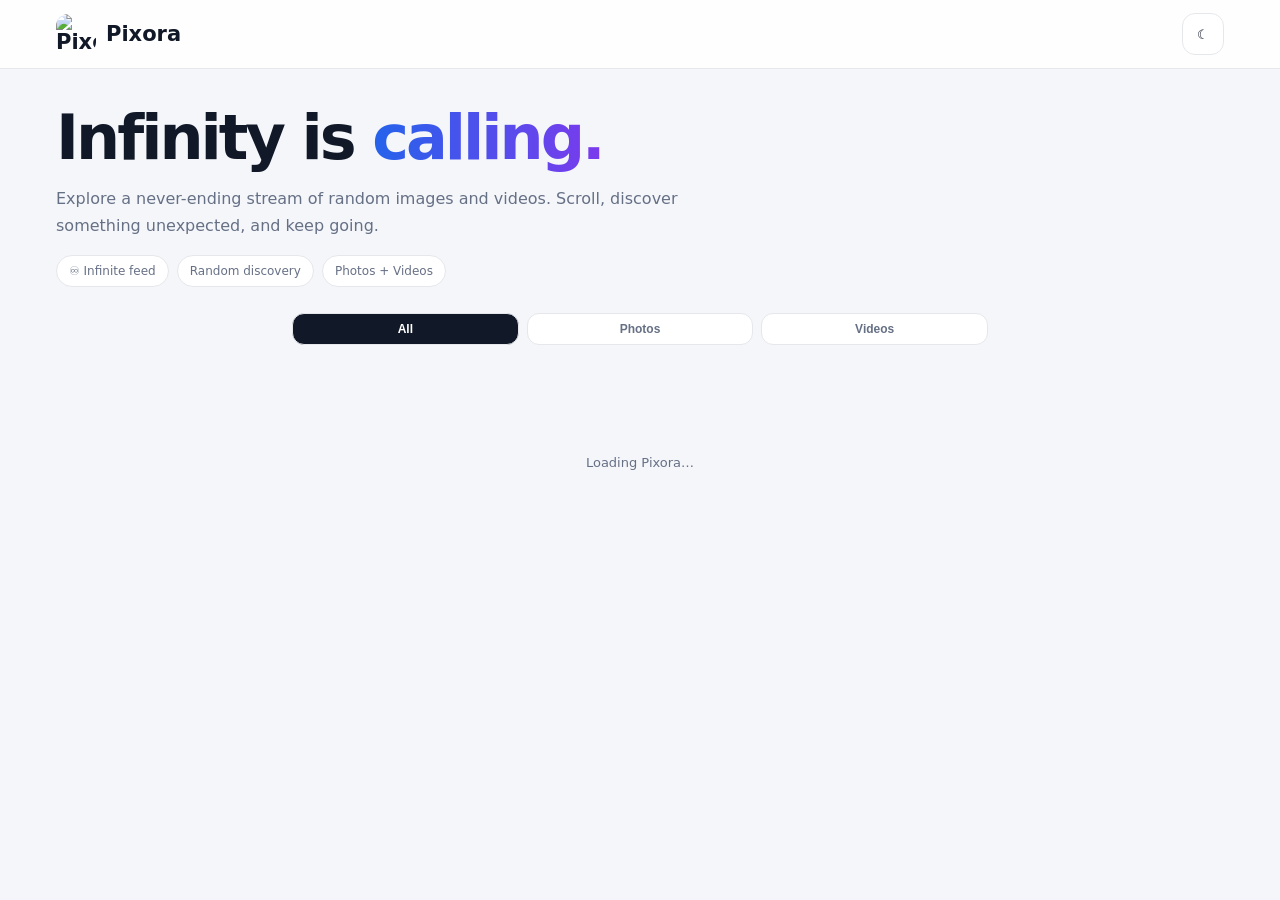
==== commit e88f848a: "Add files via upload" ====
--- a/index.html
+++ b/index.html
@@ -1,232 +1,23 @@
-<!doctype html>
-<html lang="en">
-<head>
-<meta charset="utf-8">
-<meta name="viewport" content="width=device-width,initial-scale=1,viewport-fit=cover">
-<meta name="theme-color" content="#080b18" id="themeColor">
-<meta name="description" content="Pixora — explore a beautiful, fast and ever-growing stream of images. Discover random pictures and download them instantly.">
-<meta name="robots" content="index,follow,max-image-preview:large">
-<link rel="canonical" href="https://pixorabd.vercel.app/">
-<link rel="manifest" href="/manifest.json">
-<link rel="icon" href="https://pockethostbd.github.io/drive-one/picture/pixora-logo.png">
-<link rel="apple-touch-icon" href="https://pockethostbd.github.io/drive-one/picture/pixora-logo.png">
-
-<meta property="og:type" content="website">
-<meta property="og:url" content="https://pixorabd.vercel.app/">
-<meta property="og:title" content="Pixora — Explore Something Beautiful">
-<meta property="og:description" content="Discover random images in a fast, clean, infinite feed and download them instantly.">
-<meta property="og:image" content="https://pockethostbd.github.io/drive-one/picture/pixora-logo.png">
-<meta property="og:image:alt" content="Pixora">
-<meta property="og:site_name" content="Pixora">
-
-<meta name="twitter:card" content="summary_large_image">
-<meta name="twitter:title" content="Pixora — Explore Something Beautiful">
-<meta name="twitter:description" content="A fast, beautiful and infinite image exploration feed.">
-<meta name="twitter:image" content="https://pockethostbd.github.io/drive-one/picture/pixora-logo.png">
-
-<script type="application/ld+json">
-{
-  "@context":"https://schema.org",
-  "@type":"WebSite",
-  "name":"Pixora",
-  "url":"https://pixorabd.vercel.app/",
-  "description":"A fast image exploration and download website.",
-  "potentialAction":{"@type":"SearchAction","target":"https://pixorabd.vercel.app/?q={search_term_string}","query-input":"required name=search_term_string"}
-}
-</script>
-
-<title>Pixora — Explore Something Beautiful</title>
-<style>
-:root{
- --bg:#f4f6fa;--surface:#fff;--surface2:#f8f9fc;--text:#111827;--muted:#667085;
- --line:#e6e8ee;--brand:#2563eb;--brand2:#7c3aed;--shadow:0 8px 28px rgba(15,23,42,.07);
-}
-[data-theme="dark"]{
- --bg:#070a12;--surface:#0e1420;--surface2:#111827;--text:#f5f7fb;--muted:#98a2b3;
- --line:#20283a;--shadow:0 8px 28px rgba(0,0,0,.25);
-}
-*{box-sizing:border-box}
-html{scroll-behavior:smooth}
-body{margin:0;background:var(--bg);color:var(--text);font-family:Inter,ui-sans-serif,system-ui,-apple-system,BlinkMacSystemFont,"Segoe UI",sans-serif}
-button,a{font:inherit}
-button{cursor:pointer}
-.header{position:sticky;top:0;z-index:30;border-bottom:1px solid var(--line);background:color-mix(in srgb,var(--surface) 88%,transparent);backdrop-filter:blur(18px)}
-.nav{height:68px;max-width:1200px;margin:auto;padding:0 16px;display:flex;align-items:center;justify-content:space-between}
-.brand{display:flex;align-items:center;gap:10px;text-decoration:none;color:var(--text);font-size:21px;font-weight:850;letter-spacing:-.7px}
-.logo{width:40px;height:40px;border-radius:12px;object-fit:cover}
-.nav-actions{display:flex;gap:8px}
-.icon{width:42px;height:42px;border:1px solid var(--line);background:var(--surface);color:var(--text);border-radius:13px;display:grid;place-items:center;font-size:19px}
-.hero{max-width:1200px;margin:auto;padding:38px 16px 18px}
-.hero h1{font-size:clamp(34px,6vw,62px);line-height:1;letter-spacing:-3px;margin:0;max-width:760px}
-.gradient{background:linear-gradient(90deg,#2563eb,#7c3aed);-webkit-background-clip:text;background-clip:text;color:transparent}
-.hero p{max-width:650px;color:var(--muted);font-size:16px;line-height:1.7;margin:16px 0 0}
-.chips{display:flex;gap:8px;flex-wrap:wrap;margin-top:18px}
-.chip{border:1px solid var(--line);background:var(--surface);border-radius:999px;padding:8px 12px;font-size:12px;color:var(--muted)}
-.feed{width:min(720px,100%);margin:10px auto 0;padding:0 12px 80px}
-.post{background:var(--surface);border:1px solid var(--line);border-radius:20px;overflow:hidden;box-shadow:var(--shadow);margin:14px 0;content-visibility:auto;contain-intrinsic-size:500px}
-.post-head{display:flex;align-items:center;gap:10px;padding:13px 14px}
-.avatar{width:38px;height:38px;border-radius:12px;object-fit:cover}
-.post-title{font-weight:800;font-size:14px}.post-meta{font-size:11px;color:var(--muted);margin-top:2px}
-.photo-wrap{position:relative;background:var(--surface2);overflow:hidden}
-.photo{display:block;width:100%;max-height:820px;object-fit:contain;background:var(--surface2);cursor:zoom-in}
-.post-actions{display:flex;align-items:center;justify-content:space-between;padding:11px 12px}
-.download{border:0;background:#111827;color:#fff;border-radius:12px;padding:10px 15px;font-weight:800;min-width:110px}
-[data-theme="dark"] .download{background:#f8fafc;color:#101828}
-.explore{color:var(--muted);font-size:12px}
-.skeleton{height:430px;background:linear-gradient(110deg,var(--surface2) 8%,color-mix(in srgb,var(--surface2) 75%,var(--text)) 18%,var(--surface2) 33%);background-size:200% 100%;animation:shine 1.15s linear infinite}
-@keyframes shine{to{background-position:-200% 0}}
-#sentinel{height:1px}
-.status{text-align:center;color:var(--muted);font-size:13px;padding:18px}
-.error{margin:20px auto;padding:14px 16px;border-radius:14px;background:#fff1f2;color:#9f1239;border:1px solid #fecdd3;max-width:700px}
-.install{position:fixed;z-index:60;left:50%;bottom:16px;transform:translateX(-50%) translateY(130px);width:min(520px,calc(100% - 24px));background:var(--surface);border:1px solid var(--line);box-shadow:0 18px 45px rgba(0,0,0,.2);border-radius:20px;padding:14px;display:flex;gap:12px;align-items:center;transition:transform .28s ease}
-.install.show{transform:translateX(-50%) translateY(0)}
-.install img{width:48px;height:48px;border-radius:14px}.install-copy{flex:1}.install-copy b{display:block}.install-copy span{font-size:12px;color:var(--muted);line-height:1.4}
-.install button{border:0;border-radius:11px;padding:10px 13px;font-weight:800;background:#111827;color:#fff}.install .dismiss{background:transparent;color:var(--muted);padding:8px}
-.viewer{position:fixed;inset:0;background:rgba(0,0,0,.92);z-index:70;display:none;align-items:center;justify-content:center;padding:20px}
-.viewer.open{display:flex}.viewer img{max-width:96vw;max-height:88vh;object-fit:contain;border-radius:12px}
-.close{position:absolute;right:16px;top:16px;width:44px;height:44px;border:0;border-radius:50%;background:rgba(255,255,255,.13);color:#fff;font-size:26px}
-.viewer-tools{position:absolute;bottom:18px;display:flex;gap:8px}.viewer-tools button{border:0;border-radius:12px;padding:10px 15px;font-weight:800}
-@media(max-width:700px){
- .nav{height:62px}.hero{padding:30px 14px 12px}.hero h1{letter-spacing:-2px}.hero p{font-size:14px}
- .feed{padding-left:8px;padding-right:8px}.post{border-radius:16px;margin:10px 0}.photo{max-height:none}.post-head{padding:11px 12px}
-}
-</style>
-</head>
-<body>
-<header class="header">
- <nav class="nav">
-  <a class="brand" href="/" aria-label="Pixora home"><img class="logo" src="https://pockethostbd.github.io/drive-one/picture/pixora-logo.png" alt="Pixora logo"><span>Pixora</span></a>
-  <div class="nav-actions">
-   <button class="icon" id="themeBtn" aria-label="Toggle dark mode">☾</button>
-   <button class="icon" id="installTop" aria-label="Install Pixora" hidden>⌄</button>
-  </div>
- </nav>
-</header>
-
-<section class="hero">
- <h1>Explore something <span class="gradient">beautiful.</span></h1>
- <p>Infinite image discovery with a clean social-style feed. Scroll, open a picture, and download it in a tap.</p>
- <div class="chips"><span class="chip">∞ Infinite feed</span><span class="chip">Random images</span><span class="chip">Fast loading</span></div>
-</section>
-
-<div id="error" class="error" hidden></div>
-<main class="feed" id="feed" aria-live="polite"></main>
-<div class="status" id="status">Loading your feed…</div>
-<div id="sentinel"></div>
-
-<div class="viewer" id="viewer" role="dialog" aria-modal="true">
- <button class="close" id="close" aria-label="Close">×</button>
- <img id="viewerImg" alt="Pixora image">
- <div class="viewer-tools"><button id="prev">Previous</button><button id="next">Next</button><button id="vdownload">Download</button></div>
-</div>
-
-<div class="install" id="installCard">
- <img src="https://pockethostbd.github.io/drive-one/picture/pixora-logo.png" alt="">
- <div class="install-copy"><b>Install Pixora</b><span>Get Pixora as an app for a faster, app-like experience.</span></div>
- <button id="installBtn">Install</button><button class="dismiss" id="dismissInstall" aria-label="Dismiss">×</button>
-</div>
-
+<!doctype html><html lang="en"><head><meta charset="utf-8"><meta name="viewport" content="width=device-width,initial-scale=1,viewport-fit=cover"><meta name="theme-color" content="#080b18" id="themeColor"><meta name="description" content="Pixora — Infinity is calling. Explore an endless random stream of images and videos."><meta name="robots" content="index,follow,max-image-preview:large"><link rel="canonical" href="https://pixorabd.vercel.app/"><link rel="manifest" href="/manifest.json"><link rel="icon" href="https://pockethostbd.github.io/drive-one/picture/pixora-logo.png"><meta property="og:type" content="website"><meta property="og:url" content="https://pixorabd.vercel.app/"><meta property="og:title" content="Pixora — Infinity Is Calling"><meta property="og:description" content="Explore an endless random stream of images and videos."><meta property="og:image" content="https://pockethostbd.github.io/drive-one/picture/pixora-logo.png"><meta property="og:site_name" content="Pixora"><meta name="twitter:card" content="summary_large_image"><meta name="twitter:title" content="Pixora — Infinity Is Calling"><meta name="twitter:description" content="Explore an endless random stream of images and videos."><meta name="twitter:image" content="https://pockethostbd.github.io/drive-one/picture/pixora-logo.png"><title>Pixora — Infinity Is Calling</title><style>
+:root{--bg:#f4f6fa;--s:#fff;--t:#111827;--m:#667085;--l:#e5e7eb;--sh:0 8px 28px #0f172a12}html[data-theme=dark]{--bg:#070a12;--s:#0e1420;--t:#f5f7fb;--m:#98a2b3;--l:#20283a;--sh:0 8px 28px #0005}*{box-sizing:border-box}body{margin:0;background:var(--bg);color:var(--t);font-family:Inter,system-ui,-apple-system,Segoe UI,sans-serif}.header{position:sticky;top:0;z-index:30;border-bottom:1px solid var(--l);background:color-mix(in srgb,var(--s) 88%,transparent);backdrop-filter:blur(18px)}.nav{height:68px;max-width:1200px;margin:auto;padding:0 16px;display:flex;align-items:center;justify-content:space-between}.brand{display:flex;align-items:center;gap:10px;text-decoration:none;color:var(--t);font-size:21px;font-weight:850}.logo,.avatar{width:40px;height:40px;border-radius:12px;object-fit:cover}.acts{display:flex;gap:8px}.icon{width:42px;height:42px;border:1px solid var(--l);background:var(--s);color:var(--t);border-radius:13px}.hero{max-width:1200px;margin:auto;padding:38px 16px 14px}.hero h1{font-size:clamp(34px,6vw,62px);line-height:1;letter-spacing:-3px;margin:0}.grad{background:linear-gradient(90deg,#2563eb,#7c3aed);-webkit-background-clip:text;color:transparent}.hero p{max-width:680px;color:var(--m);font-size:16px;line-height:1.7;margin:16px 0}.chips,.tabs{display:flex;gap:8px;flex-wrap:wrap}.chip,.tab{border:1px solid var(--l);background:var(--s);color:var(--m);border-radius:999px;padding:8px 12px;font-size:12px}.tabs{max-width:720px;margin:12px auto;padding:0 12px}.tab{flex:1;border-radius:12px;font-weight:800}.tab.active{background:#111827;color:#fff}.feed{width:min(720px,100%);margin:auto;padding:0 12px 80px}.post{background:var(--s);border:1px solid var(--l);border-radius:20px;overflow:hidden;box-shadow:var(--sh);margin:14px 0;content-visibility:auto;contain-intrinsic-size:500px}.head{display:flex;align-items:center;gap:10px;padding:13px 14px}.title{font-weight:800;font-size:14px}.meta,.muted{font-size:11px;color:var(--m);margin-top:2px}.media{background:#000}.photo{display:block;width:100%;max-height:820px;object-fit:contain;background:var(--bg);cursor:zoom-in}.video{display:block;width:100%;aspect-ratio:16/9;border:0}.actions{display:flex;justify-content:space-between;align-items:center;padding:11px 12px}.download{border:0;background:#111827;color:#fff;border-radius:12px;padding:10px 15px;font-weight:800}.status{text-align:center;color:var(--m);font-size:13px;padding:18px}.error{margin:18px auto;padding:14px;border-radius:14px;background:#fff1f2;color:#9f1239;border:1px solid #fecdd3;max-width:700px}.install{position:fixed;z-index:60;left:50%;bottom:16px;transform:translate(-50%,140px);width:min(520px,calc(100% - 24px));background:var(--s);border:1px solid var(--l);box-shadow:0 18px 45px #0003;border-radius:20px;padding:14px;display:flex;gap:12px;align-items:center;transition:.28s}.install.show{transform:translate(-50%,0)}.install img{width:48px;height:48px;border-radius:14px}.copy{flex:1}.copy b{display:block}.copy span{font-size:12px;color:var(--m)}.install button{border:0;border-radius:11px;padding:10px 13px;font-weight:800;background:#111827;color:#fff}.install .dismiss{background:transparent;color:var(--m)}.viewer{position:fixed;inset:0;background:#000e;z-index:70;display:none;align-items:center;justify-content:center;padding:20px}.viewer.open{display:flex}.viewer img{max-width:96vw;max-height:88vh;object-fit:contain;border-radius:12px}.close{position:absolute;right:16px;top:16px;width:44px;height:44px;border:0;border-radius:50%;background:#fff2;color:#fff;font-size:26px}.vtools{position:absolute;bottom:18px;display:flex;gap:8px}.vtools button{border:0;border-radius:12px;padding:10px 15px;font-weight:800}@media(max-width:700px){.nav{height:62px}.hero{padding:30px 14px 12px}.hero h1{letter-spacing:-2px}.hero p{font-size:14px}.feed{padding-left:8px;padding-right:8px}.post{border-radius:16px;margin:10px 0}}
+</style></head><body><header class="header"><nav class="nav"><a class="brand" href="/"><img class="logo" src="https://pockethostbd.github.io/drive-one/picture/pixora-logo.png" alt="Pixora"><span>Pixora</span></a><div class="acts"><button class="icon" id="theme">☾</button><button class="icon" id="installTop" hidden>⌄</button></div></nav></header><section class="hero"><h1>Infinity is <span class="grad">calling.</span></h1><p>Explore a never-ending stream of random images and videos. Scroll, discover something unexpected, and keep going.</p><div class="chips"><span class="chip">♾ Infinite feed</span><span class="chip">Random discovery</span><span class="chip">Photos + Videos</span></div></section><div class="tabs"><button class="tab active" data-mode="all">All</button><button class="tab" data-mode="image">Photos</button><button class="tab" data-mode="video">Videos</button></div><div id="error" class="error" hidden></div><main class="feed" id="feed"></main><div class="status" id="status">Loading Pixora…</div><div id="sentinel"></div><div class="viewer" id="viewer"><button class="close" id="close">×</button><img id="vimg" alt=""><div class="vtools"><button id="prev">Previous</button><button id="next">Next</button><button id="vdl">Download</button></div></div><div class="install" id="installCard"><img src="https://pockethostbd.github.io/drive-one/picture/pixora-logo.png" alt=""><div class="copy"><b>Install Pixora</b><span>Use Pixora like an app for a faster experience.</span></div><button id="install">Install</button><button class="dismiss" id="dismiss">×</button></div>
 <script type="module">
-import {initializeApp} from "https://www.gstatic.com/firebasejs/12.3.0/firebase-app.js";
-import {getFirestore,collection,query,orderBy,limit,getDocs,startAfter} from "https://www.gstatic.com/firebasejs/12.3.0/firebase-firestore.js";
-
-const firebaseConfig={
- apiKey:"AIzaSyCa3miuF5YPQEKbai0Y-IK0IpTXWki7Bjk",
- authDomain:"banglabazarbd.firebaseapp.com",
- projectId:"banglabazarbd",
- storageBucket:"banglabazarbd.firebasestorage.app",
- messagingSenderId:"857609771799",
- appId:"1:857609771799:web:872da567e55515f6c5b552"
-};
-const db=getFirestore(initializeApp(firebaseConfig));
-const feed=document.getElementById("feed"),statusEl=document.getElementById("status"),sentinel=document.getElementById("sentinel");
-const errorEl=document.getElementById("error"),PAGE=10,FETCH=30;
-let cursor=null,loading=false,done=false,buffer=[],items=[],viewerIndex=0,installPrompt=null;
-
-function validUrl(v){try{const u=new URL(v);return /^https?:$/.test(u.protocol)?u.href:""}catch{return""}}
-function shuffle(a){for(let i=a.length-1;i>0;i--){const j=Math.floor(Math.random()*(i+1));[a[i],a[j]]=[a[j],a[i]]}return a}
-function skeleton(){
- for(let i=0;i<3;i++){const p=document.createElement("article");p.className="post";const s=document.createElement("div");s.className="skeleton";p.appendChild(s);feed.appendChild(p)}
-}
-function clearSkeleton(){feed.querySelectorAll(".skeleton").forEach(s=>s.closest(".post")?.remove())}
-
-async function fastDownload(url){
- const safe=validUrl(url);if(!safe)return;
- try{
-  const r=await fetch(safe,{mode:"cors",cache:"force-cache"});if(!r.ok)throw 0;
-  const blob=await r.blob(),a=document.createElement("a"),obj=URL.createObjectURL(blob);
-  a.href=obj;a.download="pixora-image";a.style.display="none";document.body.appendChild(a);a.click();a.remove();
-  setTimeout(()=>URL.revokeObjectURL(obj),2000);
- }catch{window.open(safe,"_blank","noopener,noreferrer")}
-}
-function addPost(url){
- const index=items.length;items.push(url);
- const post=document.createElement("article");post.className="post";
- const head=document.createElement("div");head.className="post-head";
- const av=document.createElement("img");av.className="avatar";av.src="https://pockethostbd.github.io/drive-one/picture/pixora-logo.png";av.alt="Pixora";av.loading="lazy";
- const info=document.createElement("div");info.innerHTML="<div class='post-title'>Pixora</div><div class='post-meta'>Explore · Random image</div>";
- head.append(av,info);
- const wrap=document.createElement("div");wrap.className="photo-wrap";
- const img=document.createElement("img");img.className="photo";img.src=url;img.alt="Beautiful image on Pixora";img.loading=index<2?"eager":"lazy";img.decoding="async";img.fetchPriority=index<2?"high":"auto";img.referrerPolicy="no-referrer";
- img.onerror=()=>{img.style.minHeight="260px";img.style.opacity=".35";img.alt="Image unavailable"};
- img.onclick=()=>openViewer(index);wrap.appendChild(img);
- const actions=document.createElement("div");actions.className="post-actions";
- const exp=document.createElement("span");exp.className="explore";exp.textContent="Pixora feed";
- const dl=document.createElement("button");dl.className="download";dl.textContent="Download";dl.onclick=()=>fastDownload(url);
- actions.append(exp,dl);post.append(head,wrap,actions);feed.appendChild(post);
-}
-async function fillBuffer(){
- if(done||cursor===false)return;
- let q=query(collection(db,"images"),orderBy("createdAt","desc"),limit(FETCH));
- if(cursor)q=query(collection(db,"images"),orderBy("createdAt","desc"),startAfter(cursor),limit(FETCH));
- const snap=await getDocs(q);
- if(!snap.docs.length){done=true;return}
- cursor=snap.docs[snap.docs.length-1];
- const urls=[];snap.forEach(d=>{const u=validUrl(d.data().imageUrl);if(u)urls.push(u)});
- buffer.push(...shuffle(urls));
- if(snap.docs.length<FETCH)done=true;
-}
-async function load10(){
- if(loading)return;
- if(buffer.length<PAGE&&!done){await fillBuffer()}
- if(!buffer.length){done=true;statusEl.textContent=items.length?"You've reached the end of Pixora.":"No images have been published yet.";return}
- loading=true;statusEl.textContent="Loading more…";
- const batch=buffer.splice(0,PAGE);batch.forEach(addPost);
- statusEl.textContent=done&&buffer.length===0?"Keep exploring — more may arrive soon.":"Keep scrolling…";
- loading=false;
-}
-async function start(){
- skeleton();try{await load10();clearSkeleton()}catch(e){clearSkeleton();errorEl.hidden=false;errorEl.textContent="Pixora could not connect to its image feed. Please check the Firebase Firestore connection.";statusEl.textContent="Unable to load feed.";console.error(e)}
-}
-const observer=new IntersectionObserver(async entries=>{if(entries[0].isIntersecting&&!loading){try{await load10()}catch(e){console.error(e)}}},{rootMargin:"900px 0px"});
-observer.observe(sentinel);
-
-const viewer=document.getElementById("viewer"),viewerImg=document.getElementById("viewerImg");
-function openViewer(i){viewerIndex=i;viewerImg.src=items[i];viewer.classList.add("open");document.body.style.overflow="hidden"}
-function closeViewer(){viewer.classList.remove("open");document.body.style.overflow="";viewerImg.removeAttribute("src")}
-function move(d){if(!items.length)return;viewerIndex=(viewerIndex+d+items.length)%items.length;viewerImg.src=items[viewerIndex]}
-document.getElementById("close").onclick=closeViewer;
-document.getElementById("prev").onclick=()=>move(-1);document.getElementById("next").onclick=()=>move(1);
-document.getElementById("vdownload").onclick=()=>fastDownload(items[viewerIndex]);
-viewer.onclick=e=>{if(e.target===viewer)closeViewer()};
-document.addEventListener("keydown",e=>{if(!viewer.classList.contains("open"))return;if(e.key==="Escape")closeViewer();if(e.key==="ArrowLeft")move(-1);if(e.key==="ArrowRight")move(1)});
-
-const savedTheme=localStorage.getItem("pixora-theme");
-function applyTheme(t){document.documentElement.dataset.theme=t;document.getElementById("themeBtn").textContent=t==="dark"?"☀":"☾";document.getElementById("themeColor").content=t==="dark"?"#070a12":"#f4f6fa"}
-applyTheme(savedTheme|| (matchMedia("(prefers-color-scheme:dark)").matches?"dark":"light"));
-document.getElementById("themeBtn").onclick=()=>{const t=document.documentElement.dataset.theme==="dark"?"light":"dark";localStorage.setItem("pixora-theme",t);applyTheme(t)};
-
-window.addEventListener("beforeinstallprompt",e=>{
- e.preventDefault();installPrompt=e;document.getElementById("installCard").classList.add("show");document.getElementById("installTop").hidden=false;
-});
-document.getElementById("installBtn").onclick=async()=>{
- if(!installPrompt)return;installPrompt.prompt();await installPrompt.userChoice;installPrompt=null;document.getElementById("installCard").classList.remove("show")
-};
-document.getElementById("dismissInstall").onclick=()=>document.getElementById("installCard").classList.remove("show");
-window.addEventListener("appinstalled",()=>document.getElementById("installCard").classList.remove("show"));
-document.getElementById("installTop").onclick=()=>document.getElementById("installCard").classList.add("show");
-
-start();
-</script>
-</body>
-</html>+import{initializeApp}from"https://www.gstatic.com/firebasejs/12.3.0/firebase-app.js";import{getFirestore,collection,query,orderBy,limit,getDocs,startAfter}from"https://www.gstatic.com/firebasejs/12.3.0/firebase-firestore.js";
+const cfg={apiKey:"AIzaSyCa3miuF5YPQEKbai0Y-IK0IpTXWki7Bjk",authDomain:"banglabazarbd.firebaseapp.com",projectId:"banglabazarbd",storageBucket:"banglabazarbd.firebasestorage.app",messagingSenderId:"857609771799",appId:"1:857609771799:web:872da567e55515f6c5b552"},db=getFirestore(initializeApp(cfg));
+const $=id=>document.getElementById(id),feed=$("feed"),status=$("status"),PAGE=10,FETCH=30;let mode="all",loading=false,ic=null,vc=null,idone=false,vdone=false,ip=[],vp=[],seenI=[],seenV=[],items=[],vi=0,prompt=null;
+const safe=v=>{try{let u=new URL(v);return/^https?:$/.test(u.protocol)?u.href:""}catch{return""}},sh=a=>{for(let i=a.length-1;i>0;i--){let j=Math.floor(Math.random()*(i+1));[a[i],a[j]]=[a[j],a[i]]}return a};
+function yt(v){try{let u=new URL(v),id=u.hostname.includes("youtu.be")?u.pathname.slice(1):u.searchParams.get("v")||(u.pathname.match(/\/embed\/([^/]+)/)||[])[1];return id?`https://www.youtube.com/embed/${id}?rel=0&modestbranding=1`:""}catch{return""}}
+async function fetchPool(type){let col=type==="image"?"images":"videos",cursor=type==="image"?ic:vc,done=type==="image"?idone:vdone,q=query(collection(db,col),orderBy("createdAt","desc"),limit(FETCH));if(cursor)q=query(collection(db,col),orderBy("createdAt","desc"),startAfter(cursor),limit(FETCH));let s=await getDocs(q);if(!s.docs.length){if(type==="image")idone=true;else vdone=true;return}if(type==="image")ic=s.docs.at(-1);else vc=s.docs.at(-1);s.forEach(d=>{let x=d.data(),v=type==="image"?safe(x.imageUrl):yt(x.videoUrl)||safe(x.videoUrl);if(v){(type==="image"?ip:vp).push(v);(type==="image"?seenI:seenV).push(v)}});sh(type==="image"?ip:vp);if(s.docs.length<FETCH){if(type==="image")idone=true;else vdone=true}}
+function recycle(type){let a=type==="image"?seenI:seenV;if(!a.length)return;let copy=sh([...new Set(a)]);if(type==="image"){ip=copy;idone=true}else{vp=copy;vdone=true}}
+async function ensure(type){let p=type==="image"?ip:vp,d=type==="image"?idone:vdone;if(p.length<2&&!d)await fetchPool(type);if(!p.length&&d)recycle(type)}
+function choose(){if(mode==="image")return"image";if(mode==="video")return"video";if(!ip.length&&!vp.length)return Math.random()<.5?"image":"video";if(!ip.length)return"video";if(!vp.length)return"image";return Math.random()<.55?"image":"video"}
+function add(type,v){let idx=items.length;items.push({type,v});let p=document.createElement("article");p.className="post";let h=document.createElement("div");h.className="head";let a=document.createElement("img");a.className="avatar";a.src="https://pockethostbd.github.io/drive-one/picture/pixora-logo.png";a.alt="Pixora";let info=document.createElement("div");info.innerHTML=`<div class="title">Pixora</div><div class="meta">${type==="image"?"Photo":"Video"} · Random discovery</div>`;h.append(a,info);let m=document.createElement("div");m.className="media";if(type==="image"){let im=document.createElement("img");im.className="photo";im.src=v;im.loading=idx<2?"eager":"lazy";im.decoding="async";im.alt="Pixora image";im.onclick=()=>open(idx);m.append(im)}else{let f=document.createElement("iframe");f.className="video";f.src=v;f.loading="lazy";f.allow="accelerometer;autoplay;clipboard-write;encrypted-media;gyroscope;picture-in-picture;web-share";f.allowFullscreen=true;f.title="Pixora video";m.append(f)}let ac=document.createElement("div");ac.className="actions";let t=document.createElement("span");t.className="muted";t.textContent="Explore more";ac.append(t);if(type==="image"){let b=document.createElement("button");b.className="download";b.textContent="Download";b.onclick=()=>download(v);ac.append(b)}p.append(h,m,ac);feed.append(p)}
+async function download(v){try{let r=await fetch(v,{mode:"cors",cache:"force-cache"});if(!r.ok)throw 0;let b=await r.blob(),a=document.createElement("a"),o=URL.createObjectURL(b);a.href=o;a.download="pixora-image";document.body.append(a);a.click();a.remove();setTimeout(()=>URL.revokeObjectURL(o),1500)}catch{open(v,"_blank","noopener,noreferrer")}}
+async function load(){if(loading)return;loading=true;status.textContent="Loading more…";try{let made=0,guard=0;while(made<PAGE&&guard++<30){let type=choose();await ensure(type);let p=type==="image"?ip:vp;if(!p.length){let other=type==="image"?"video":"image";await ensure(other);type=other;p=other==="image"?ip:vp}if(!p.length){break}add(type,p.shift());made++}if(!made){status.textContent="Keep scrolling — infinity is calling."}else status.textContent="Keep scrolling — infinity is calling."}catch(e){$("error").hidden=false;$("error").textContent="Pixora could not load the feed. Check your Firebase Firestore connection.";console.error(e)}loading=false}
+const obs=new IntersectionObserver(e=>{if(e[0].isIntersecting)load()},{rootMargin:"1000px"});obs.observe($("sentinel"));
+function open(i){if(items[i].type!=="image")return;vi=i;$("vimg").src=items[i].v;$("viewer").classList.add("open");document.body.style.overflow="hidden"}function close(){ $("viewer").classList.remove("open");document.body.style.overflow=""}function move(d){let n=vi+d,tries=0;while(tries++<items.length){if(n<0)n=items.length-1;if(n>=items.length)n=0;if(items[n].type==="image"){vi=n;$("vimg").src=items[n].v;return}n+=d}}
+$("close").onclick=close;$("prev").onclick=()=>move(-1);$("next").onclick=()=>move(1);$("vdl").onclick=()=>download(items[vi].v);document.addEventListener("keydown",e=>{if(e.key==="Escape")close();if(e.key==="ArrowLeft")move(-1);if(e.key==="ArrowRight")move(1)});
+document.querySelectorAll(".tab").forEach(b=>b.onclick=()=>{document.querySelectorAll(".tab").forEach(x=>x.classList.remove("active"));b.classList.add("active");mode=b.dataset.mode;feed.innerHTML="";items=[];ip=[];vp=[];ic=vc=null;idone=vdone=false;seenI=[];seenV=[];load()});
+let th=localStorage.getItem("pixora-theme")||(matchMedia("(prefers-color-scheme:dark)").matches?"dark":"light");document.documentElement.dataset.theme=th;$("theme").textContent=th==="dark"?"☀":"☾";$("theme").onclick=()=>{th=th==="dark"?"light":"dark";localStorage.setItem("pixora-theme",th);document.documentElement.dataset.theme=th;$("theme").textContent=th==="dark"?"☀":"☾"};
+addEventListener("beforeinstallprompt",e=>{e.preventDefault();prompt=e;$("installCard").classList.add("show");$("installTop").hidden=false});$("install").onclick=async()=>{if(prompt){prompt.prompt();await prompt.userChoice;prompt=null}$("installCard").classList.remove("show")};$("dismiss").onclick=()=>$("installCard").classList.remove("show");load();
+</script></body></html>
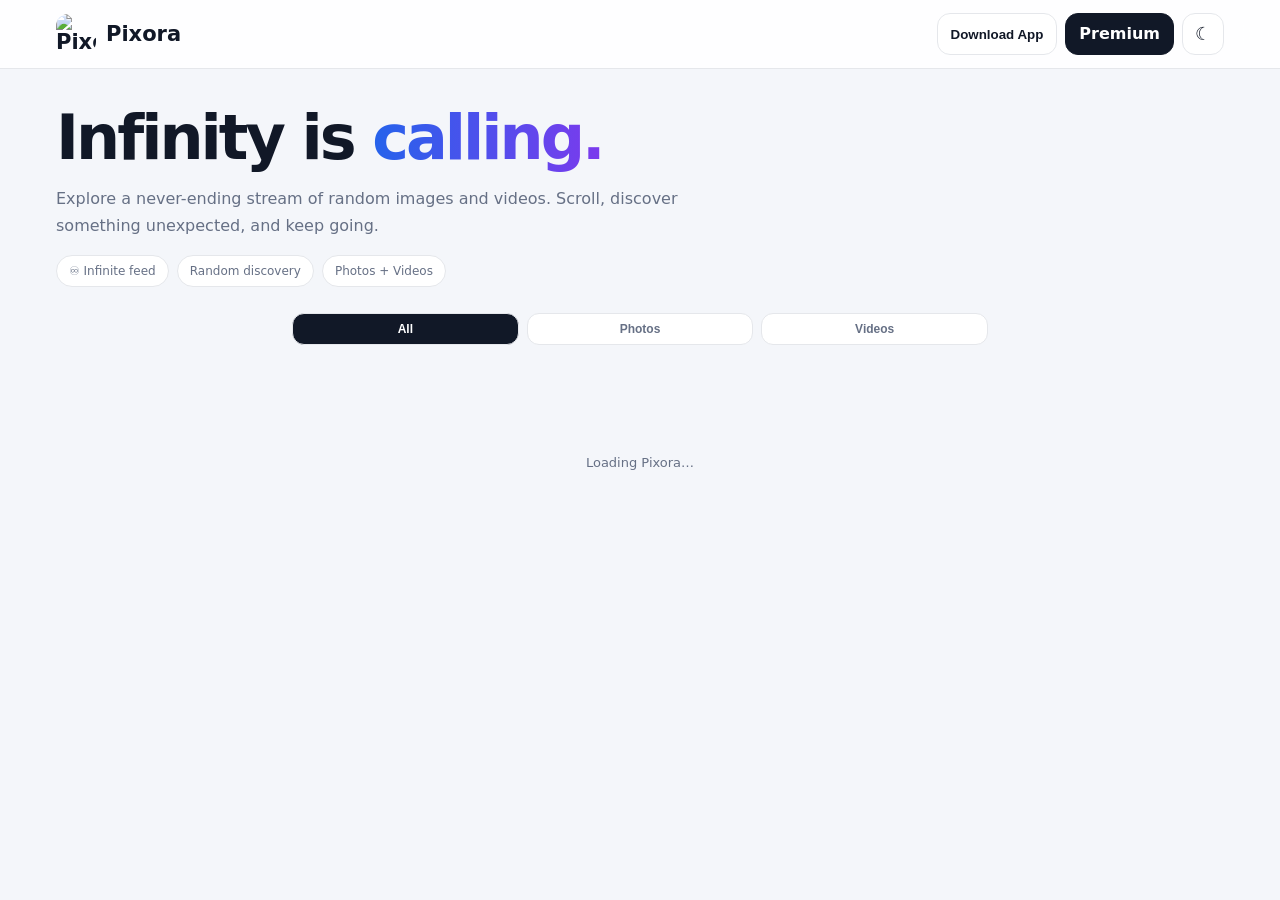
==== commit 330762e8: "Add files via upload" ====
--- a/index.html
+++ b/index.html
@@ -1,6 +1,8 @@
 <!doctype html><html lang="en"><head><meta charset="utf-8"><meta name="viewport" content="width=device-width,initial-scale=1,viewport-fit=cover"><meta name="theme-color" content="#080b18" id="themeColor"><meta name="description" content="Pixora — Infinity is calling. Explore an endless random stream of images and videos."><meta name="robots" content="index,follow,max-image-preview:large"><link rel="canonical" href="https://pixorabd.vercel.app/"><link rel="manifest" href="/manifest.json"><link rel="icon" href="https://pockethostbd.github.io/drive-one/picture/pixora-logo.png"><meta property="og:type" content="website"><meta property="og:url" content="https://pixorabd.vercel.app/"><meta property="og:title" content="Pixora — Infinity Is Calling"><meta property="og:description" content="Explore an endless random stream of images and videos."><meta property="og:image" content="https://pockethostbd.github.io/drive-one/picture/pixora-logo.png"><meta property="og:site_name" content="Pixora"><meta name="twitter:card" content="summary_large_image"><meta name="twitter:title" content="Pixora — Infinity Is Calling"><meta name="twitter:description" content="Explore an endless random stream of images and videos."><meta name="twitter:image" content="https://pockethostbd.github.io/drive-one/picture/pixora-logo.png"><title>Pixora — Infinity Is Calling</title><style>
-:root{--bg:#f4f6fa;--s:#fff;--t:#111827;--m:#667085;--l:#e5e7eb;--sh:0 8px 28px #0f172a12}html[data-theme=dark]{--bg:#070a12;--s:#0e1420;--t:#f5f7fb;--m:#98a2b3;--l:#20283a;--sh:0 8px 28px #0005}*{box-sizing:border-box}body{margin:0;background:var(--bg);color:var(--t);font-family:Inter,system-ui,-apple-system,Segoe UI,sans-serif}.header{position:sticky;top:0;z-index:30;border-bottom:1px solid var(--l);background:color-mix(in srgb,var(--s) 88%,transparent);backdrop-filter:blur(18px)}.nav{height:68px;max-width:1200px;margin:auto;padding:0 16px;display:flex;align-items:center;justify-content:space-between}.brand{display:flex;align-items:center;gap:10px;text-decoration:none;color:var(--t);font-size:21px;font-weight:850}.logo,.avatar{width:40px;height:40px;border-radius:12px;object-fit:cover}.acts{display:flex;gap:8px}.icon{width:42px;height:42px;border:1px solid var(--l);background:var(--s);color:var(--t);border-radius:13px}.hero{max-width:1200px;margin:auto;padding:38px 16px 14px}.hero h1{font-size:clamp(34px,6vw,62px);line-height:1;letter-spacing:-3px;margin:0}.grad{background:linear-gradient(90deg,#2563eb,#7c3aed);-webkit-background-clip:text;color:transparent}.hero p{max-width:680px;color:var(--m);font-size:16px;line-height:1.7;margin:16px 0}.chips,.tabs{display:flex;gap:8px;flex-wrap:wrap}.chip,.tab{border:1px solid var(--l);background:var(--s);color:var(--m);border-radius:999px;padding:8px 12px;font-size:12px}.tabs{max-width:720px;margin:12px auto;padding:0 12px}.tab{flex:1;border-radius:12px;font-weight:800}.tab.active{background:#111827;color:#fff}.feed{width:min(720px,100%);margin:auto;padding:0 12px 80px}.post{background:var(--s);border:1px solid var(--l);border-radius:20px;overflow:hidden;box-shadow:var(--sh);margin:14px 0;content-visibility:auto;contain-intrinsic-size:500px}.head{display:flex;align-items:center;gap:10px;padding:13px 14px}.title{font-weight:800;font-size:14px}.meta,.muted{font-size:11px;color:var(--m);margin-top:2px}.media{background:#000}.photo{display:block;width:100%;max-height:820px;object-fit:contain;background:var(--bg);cursor:zoom-in}.video{display:block;width:100%;aspect-ratio:16/9;border:0}.actions{display:flex;justify-content:space-between;align-items:center;padding:11px 12px}.download{border:0;background:#111827;color:#fff;border-radius:12px;padding:10px 15px;font-weight:800}.status{text-align:center;color:var(--m);font-size:13px;padding:18px}.error{margin:18px auto;padding:14px;border-radius:14px;background:#fff1f2;color:#9f1239;border:1px solid #fecdd3;max-width:700px}.install{position:fixed;z-index:60;left:50%;bottom:16px;transform:translate(-50%,140px);width:min(520px,calc(100% - 24px));background:var(--s);border:1px solid var(--l);box-shadow:0 18px 45px #0003;border-radius:20px;padding:14px;display:flex;gap:12px;align-items:center;transition:.28s}.install.show{transform:translate(-50%,0)}.install img{width:48px;height:48px;border-radius:14px}.copy{flex:1}.copy b{display:block}.copy span{font-size:12px;color:var(--m)}.install button{border:0;border-radius:11px;padding:10px 13px;font-weight:800;background:#111827;color:#fff}.install .dismiss{background:transparent;color:var(--m)}.viewer{position:fixed;inset:0;background:#000e;z-index:70;display:none;align-items:center;justify-content:center;padding:20px}.viewer.open{display:flex}.viewer img{max-width:96vw;max-height:88vh;object-fit:contain;border-radius:12px}.close{position:absolute;right:16px;top:16px;width:44px;height:44px;border:0;border-radius:50%;background:#fff2;color:#fff;font-size:26px}.vtools{position:absolute;bottom:18px;display:flex;gap:8px}.vtools button{border:0;border-radius:12px;padding:10px 15px;font-weight:800}@media(max-width:700px){.nav{height:62px}.hero{padding:30px 14px 12px}.hero h1{letter-spacing:-2px}.hero p{font-size:14px}.feed{padding-left:8px;padding-right:8px}.post{border-radius:16px;margin:10px 0}}
-</style></head><body><header class="header"><nav class="nav"><a class="brand" href="/"><img class="logo" src="https://pockethostbd.github.io/drive-one/picture/pixora-logo.png" alt="Pixora"><span>Pixora</span></a><div class="acts"><button class="icon" id="theme">☾</button><button class="icon" id="installTop" hidden>⌄</button></div></nav></header><section class="hero"><h1>Infinity is <span class="grad">calling.</span></h1><p>Explore a never-ending stream of random images and videos. Scroll, discover something unexpected, and keep going.</p><div class="chips"><span class="chip">♾ Infinite feed</span><span class="chip">Random discovery</span><span class="chip">Photos + Videos</span></div></section><div class="tabs"><button class="tab active" data-mode="all">All</button><button class="tab" data-mode="image">Photos</button><button class="tab" data-mode="video">Videos</button></div><div id="error" class="error" hidden></div><main class="feed" id="feed"></main><div class="status" id="status">Loading Pixora…</div><div id="sentinel"></div><div class="viewer" id="viewer"><button class="close" id="close">×</button><img id="vimg" alt=""><div class="vtools"><button id="prev">Previous</button><button id="next">Next</button><button id="vdl">Download</button></div></div><div class="install" id="installCard"><img src="https://pockethostbd.github.io/drive-one/picture/pixora-logo.png" alt=""><div class="copy"><b>Install Pixora</b><span>Use Pixora like an app for a faster experience.</span></div><button id="install">Install</button><button class="dismiss" id="dismiss">×</button></div>
+:root{--bg:#f4f6fa;--s:#fff;--t:#111827;--m:#667085;--l:#e5e7eb;--sh:0 8px 28px #0f172a12}html[data-theme=dark]{--bg:#070a12;--s:#0e1420;--t:#f5f7fb;--m:#98a2b3;--l:#20283a;--sh:0 8px 28px #0005}*{box-sizing:border-box}body{margin:0;background:var(--bg);color:var(--t);font-family:Inter,system-ui,-apple-system,Segoe UI,sans-serif}.header{position:sticky;top:0;z-index:30;border-bottom:1px solid var(--l);background:color-mix(in srgb,var(--s) 88%,transparent);backdrop-filter:blur(18px)}.nav{height:68px;max-width:1200px;margin:auto;padding:0 16px;display:flex;align-items:center;justify-content:space-between}.brand{display:flex;align-items:center;gap:10px;text-decoration:none;color:var(--t);font-size:21px;font-weight:850}.logo,.avatar{width:40px;height:40px;border-radius:12px;object-fit:cover}.acts{display:flex;gap:8px}.icon{width:42px;height:42px;border:1px solid var(--l);background:var(--s);color:var(--t);border-radius:13px;display:grid;place-items:center;text-decoration:none;font-size:18px}.premiumTop{font-weight:900;text-decoration:none}.topBtn{border:1px solid var(--l);background:var(--s);color:var(--t);border-radius:13px;padding:10px 13px;font-weight:800;cursor:pointer;text-decoration:none;white-space:nowrap}.premiumTop{background:#111827;color:#fff;border-color:#111827}.icon{width:42px;height:42px}.hero{max-width:1200px;margin:auto;padding:38px 16px 14px}.hero h1{font-size:clamp(34px,6vw,62px);line-height:1;letter-spacing:-3px;margin:0}.grad{background:linear-gradient(90deg,#2563eb,#7c3aed);-webkit-background-clip:text;color:transparent}.hero p{max-width:680px;color:var(--m);font-size:16px;line-height:1.7;margin:16px 0}.chips,.tabs{display:flex;gap:8px;flex-wrap:wrap}.chip,.tab{border:1px solid var(--l);background:var(--s);color:var(--m);border-radius:999px;padding:8px 12px;font-size:12px}.tabs{max-width:720px;margin:12px auto;padding:0 12px}.tab{flex:1;border-radius:12px;font-weight:800}.tab.active{background:#111827;color:#fff}.feed{width:min(720px,100%);margin:auto;padding:0 12px 80px}.post{background:var(--s);border:1px solid var(--l);border-radius:20px;overflow:hidden;box-shadow:var(--sh);margin:14px 0;content-visibility:auto;contain-intrinsic-size:500px}.head{display:flex;align-items:center;gap:10px;padding:13px 14px}.title{font-weight:800;font-size:14px}.meta,.muted{font-size:11px;color:var(--m);margin-top:2px}.media{background:#000}.photo{display:block;width:100%;max-height:820px;object-fit:contain;background:var(--bg);cursor:zoom-in}.video{display:block;width:100%;aspect-ratio:16/9;border:0}.actions{display:flex;justify-content:space-between;align-items:center;padding:11px 12px}.download{border:0;background:#111827;color:#fff;border-radius:12px;padding:10px 15px;font-weight:800}.status{text-align:center;color:var(--m);font-size:13px;padding:18px}.error{margin:18px auto;padding:14px;border-radius:14px;background:#fff1f2;color:#9f1239;border:1px solid #fecdd3;max-width:700px}.install{position:fixed;z-index:60;left:50%;bottom:16px;transform:translate(-50%,140px);width:min(520px,calc(100% - 24px));background:var(--s);border:1px solid var(--l);box-shadow:0 18px 45px #0003;border-radius:20px;padding:14px;display:flex;gap:12px;align-items:center;transition:.28s}.install.show{transform:translate(-50%,0)}.install img{width:48px;height:48px;border-radius:14px}.copy{flex:1}.copy b{display:block}.copy span{font-size:12px;color:var(--m)}.install button{border:0;border-radius:11px;padding:10px 13px;font-weight:800;background:#111827;color:#fff}.install .dismiss{background:transparent;color:var(--m)}.viewer{position:fixed;inset:0;background:#000e;z-index:70;display:none;align-items:center;justify-content:center;padding:20px}.viewer.open{display:flex}.viewer img{max-width:96vw;max-height:88vh;object-fit:contain;border-radius:12px}.close{position:absolute;right:16px;top:16px;width:44px;height:44px;border:0;border-radius:50%;background:#fff2;color:#fff;font-size:26px}.vtools{position:absolute;bottom:18px;display:flex;gap:8px}.vtools button{border:0;border-radius:12px;padding:10px 15px;font-weight:800}@media(max-width:700px){.nav{height:62px}.topBtn{padding:9px 10px;font-size:12px}.hero{padding:30px 14px 12px}.hero h1{letter-spacing:-2px}.hero p{font-size:14px}.feed{padding-left:8px;padding-right:8px}.post{border-radius:16px;margin:10px 0}}
+.premiumModal{position:fixed;inset:0;background:#0009;z-index:100;display:none;align-items:center;justify-content:center;padding:18px}.premiumModal.show{display:flex}.premiumBox{width:min(430px,100%);background:var(--s);color:var(--t);border:1px solid var(--l);border-radius:24px;padding:26px;text-align:center;box-shadow:0 25px 80px #0006}.premiumBox .star{font-size:34px}.premiumBox h2{margin:8px 0}.premiumBox p{color:var(--m);line-height:1.55}.count{font-size:56px;font-weight:900;margin:12px}.premiumSmall{font-size:12px;color:var(--m)}.premiumBox button{margin-top:18px;border:1px solid var(--l);background:var(--s);color:var(--t);border-radius:12px;padding:10px 16px;font-weight:800}@media(max-width:700px){.acts{gap:5px}.icon{width:39px;height:39px}}
+</style></head><body><header class="header"><nav class="nav"><a class="brand" href="/"><img class="logo" src="https://pockethostbd.github.io/drive-one/picture/pixora-logo.png" alt="Pixora"><span>Pixora</span></a><div class="acts"><button class="topBtn" id="installTop">Download App</button><a class="topBtn premiumTop" href="premium.html">Premium</a><button class="icon" id="theme">☾</button></div></nav></header><section class="hero"><h1>Infinity is <span class="grad">calling.</span></h1><p>Explore a never-ending stream of random images and videos. Scroll, discover something unexpected, and keep going.</p><div class="chips"><span class="chip">♾ Infinite feed</span><span class="chip">Random discovery</span><span class="chip">Photos + Videos</span></div></section><div class="tabs"><button class="tab active" data-mode="all">All</button><button class="tab" data-mode="image">Photos</button><button class="tab" data-mode="video">Videos</button></div><div id="error" class="error" hidden></div><main class="feed" id="feed"></main><div class="status" id="status">Loading Pixora…</div><div id="sentinel"></div><div class="viewer" id="viewer"><button class="close" id="close">×</button><img id="vimg" alt=""><div class="vtools"><button id="prev">Previous</button><button id="next">Next</button><button id="vdl">Download</button></div></div><div class="install" id="installCard"><img src="https://pockethostbd.github.io/drive-one/picture/pixora-logo.png" alt=""><div class="copy"><b>Download Pixora App</b><span id="installText">Install Pixora for an app-like experience.</span></div><button id="install">Install</button><button class="dismiss" id="dismiss">×</button></div>
+<div class="premiumModal" id="premiumModal"><div class="premiumBox"><div class="star">★</div><h2>Pixora Premium</h2><p>Premium content is opening. Please wait while we prepare your private section.</p><div class="count" id="count">10</div><div class="premiumSmall">Opening Premium in <b>10 seconds</b>…</div><button id="cancelPremium">Cancel</button></div></div>
 <script type="module">
 import{initializeApp}from"https://www.gstatic.com/firebasejs/12.3.0/firebase-app.js";import{getFirestore,collection,query,orderBy,limit,getDocs,startAfter}from"https://www.gstatic.com/firebasejs/12.3.0/firebase-firestore.js";
 const cfg={apiKey:"AIzaSyCa3miuF5YPQEKbai0Y-IK0IpTXWki7Bjk",authDomain:"banglabazarbd.firebaseapp.com",projectId:"banglabazarbd",storageBucket:"banglabazarbd.firebasestorage.app",messagingSenderId:"857609771799",appId:"1:857609771799:web:872da567e55515f6c5b552"},db=getFirestore(initializeApp(cfg));
@@ -19,5 +21,10 @@
 $("close").onclick=close;$("prev").onclick=()=>move(-1);$("next").onclick=()=>move(1);$("vdl").onclick=()=>download(items[vi].v);document.addEventListener("keydown",e=>{if(e.key==="Escape")close();if(e.key==="ArrowLeft")move(-1);if(e.key==="ArrowRight")move(1)});
 document.querySelectorAll(".tab").forEach(b=>b.onclick=()=>{document.querySelectorAll(".tab").forEach(x=>x.classList.remove("active"));b.classList.add("active");mode=b.dataset.mode;feed.innerHTML="";items=[];ip=[];vp=[];ic=vc=null;idone=vdone=false;seenI=[];seenV=[];load()});
 let th=localStorage.getItem("pixora-theme")||(matchMedia("(prefers-color-scheme:dark)").matches?"dark":"light");document.documentElement.dataset.theme=th;$("theme").textContent=th==="dark"?"☀":"☾";$("theme").onclick=()=>{th=th==="dark"?"light":"dark";localStorage.setItem("pixora-theme",th);document.documentElement.dataset.theme=th;$("theme").textContent=th==="dark"?"☀":"☾"};
-addEventListener("beforeinstallprompt",e=>{e.preventDefault();prompt=e;$("installCard").classList.add("show");$("installTop").hidden=false});$("install").onclick=async()=>{if(prompt){prompt.prompt();await prompt.userChoice;prompt=null}$("installCard").classList.remove("show")};$("dismiss").onclick=()=>$("installCard").classList.remove("show");load();
+addEventListener("beforeinstallprompt",e=>{e.preventDefault();prompt=e});
+$("installTop").onclick=()=>$("installCard").classList.add("show");
+$("install").onclick=async()=>{if(prompt){prompt.prompt();try{await prompt.userChoice}catch{}prompt=null;$("installCard").classList.remove("show")}else{$("installText").textContent="Use your browser menu → Install app / Add to Home screen."}};
+$("dismiss").onclick=()=>$("installCard").classList.remove("show");
+let pc=null,pn=10;const pm=$("premiumModal"),ct=$("count");document.querySelector(".premiumTop").onclick=e=>{e.preventDefault();if(pc)return;pn=10;ct.textContent=pn;pm.classList.add("show");pc=setInterval(()=>{pn--;ct.textContent=pn;if(pn<=0){clearInterval(pc);pc=null;location.href="premium.html"}},1000)};$("cancelPremium").onclick=()=>{if(pc){clearInterval(pc);pc=null}pm.classList.remove("show")};
+load();
 </script></body></html>
